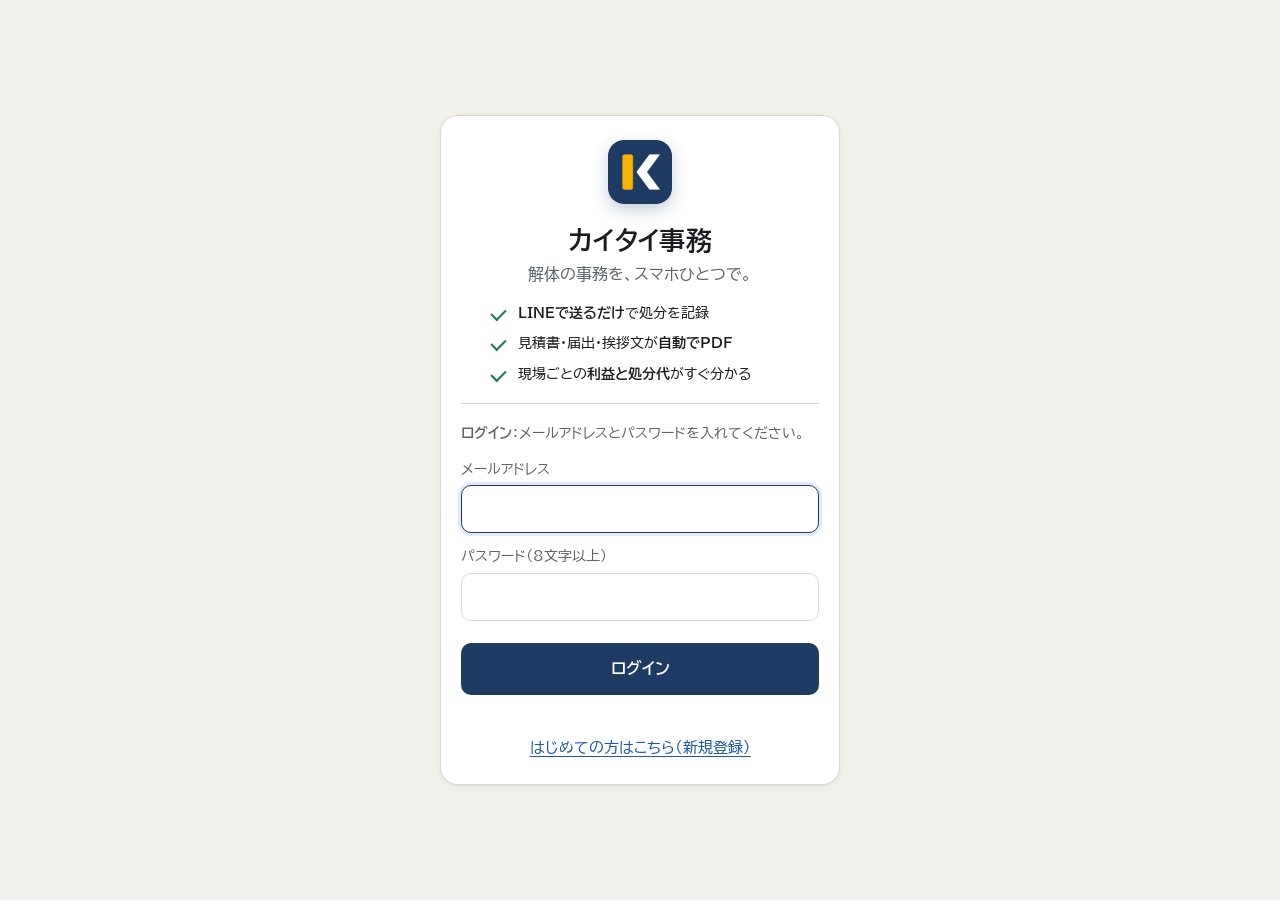
==== index.html @ cc9f0612 "入力を「押すだけ」に、仕上げをプロ品質に - 捨てた記録：現場・ゴミ・重さ・処分場・日付を下から出る画面でボタンを押して選ぶ   （前回の選び方とよく使う重さを覚える／t・kg切替／処分代の目安をその" ====
<!doctype html>
<html lang="ja">
<head>
<meta charset="utf-8">
<meta name="viewport" content="width=device-width, initial-scale=1">
<title>カイタイ事務 — 解体工事の見積・届出 自動作成</title>
<meta name="theme-color" content="#f2f0eb">
<meta name="description" content="解体工事の処分・お金・書類をスマホひとつで。">
<link rel="manifest" href="manifest.json">
<link rel="icon" href="icons/icon-192.png">
<link rel="apple-touch-icon" href="icons/apple-touch-icon.png">
<meta name="apple-mobile-web-app-capable" content="yes">
<meta name="mobile-web-app-capable" content="yes">
<meta name="apple-mobile-web-app-title" content="カイタイ事務">
<meta name="apple-mobile-web-app-status-bar-style" content="default">
<link rel="preconnect" href="https://fonts.googleapis.com">
<link rel="preconnect" href="https://fonts.gstatic.com" crossorigin>
<link rel="stylesheet" href="https://fonts.googleapis.com/css2?family=BIZ+UDPGothic:wght@400;700&display=swap">
<link rel="stylesheet" href="style.css">
</head>
<body>
<header class="topbar no-print">
  <div class="brand">カイタイ事務 <span class="tag">試作版</span> <span id="syncStatus" class="sync" hidden></span></div>
  <div class="case-switch">
    <label class="case-pick" for="caseSelect"><span>現場</span><select id="caseSelect" aria-label="現場を選ぶ"></select></label>
    <button id="newCase" class="btn small" title="新しい現場を作る">＋ 新しい現場</button>
  </div>
</header>

<nav class="mainnav no-print" id="mainNav" aria-label="メニュー">
  <button data-sec="home"><span class="ic"><svg viewBox="0 0 24 24" fill="none" stroke="currentColor" stroke-width="2" stroke-linecap="round" stroke-linejoin="round" aria-hidden="true"><path d="M3 10.5 12 3l9 7.5"/><path d="M5 9.5V20h5v-6h4v6h5V9.5"/></svg></span><span>ホーム</span></button>
  <button data-sec="line"><span class="ic"><svg viewBox="0 0 24 24" fill="none" stroke="currentColor" stroke-width="2" stroke-linecap="round" stroke-linejoin="round" aria-hidden="true"><path d="M4 5h16v11H9l-5 4z"/><path d="M8 9.5h8M8 12.5h5"/></svg></span><span>LINEの記録</span></button>
  <button data-sec="settings"><span class="ic"><svg viewBox="0 0 24 24" fill="none" stroke="currentColor" stroke-width="2" stroke-linecap="round" stroke-linejoin="round" aria-hidden="true"><circle cx="12" cy="12" r="3"/><path d="M19.4 15a1.7 1.7 0 0 0 .3 1.8l.1.1a2 2 0 1 1-2.8 2.8l-.1-.1a1.7 1.7 0 0 0-1.8-.3 1.7 1.7 0 0 0-1 1.5V21a2 2 0 1 1-4 0v-.1a1.7 1.7 0 0 0-1.1-1.5 1.7 1.7 0 0 0-1.8.3l-.1.1a2 2 0 1 1-2.8-2.8l.1-.1a1.7 1.7 0 0 0 .3-1.8 1.7 1.7 0 0 0-1.5-1H3a2 2 0 1 1 0-4h.1a1.7 1.7 0 0 0 1.5-1.1 1.7 1.7 0 0 0-.3-1.8l-.1-.1a2 2 0 1 1 2.8-2.8l.1.1a1.7 1.7 0 0 0 1.8.3H9a1.7 1.7 0 0 0 1-1.5V3a2 2 0 1 1 4 0v.1a1.7 1.7 0 0 0 1 1.5 1.7 1.7 0 0 0 1.8-.3l.1-.1a2 2 0 1 1 2.8 2.8l-.1.1a1.7 1.7 0 0 0-.3 1.8V9a1.7 1.7 0 0 0 1.5 1H21a2 2 0 1 1 0 4h-.1a1.7 1.7 0 0 0-1.5 1z"/></svg></span><span>設定</span></button>
</nav>
<nav class="tabs no-print" id="tabs">
  <button data-tab="home">ホーム</button>
  <button data-tab="linelog">LINEの記録</button>
  <button data-tab="input" class="active">① 案件入力</button>
  <button data-tab="schedule">② 期限・チェック</button>
  <button data-tab="estimate">③ 見積書</button>
  <button data-tab="profit">💰 利益チェック</button>
  <button data-tab="process">📅 工程表</button>
  <button data-tab="manifest">🚛 マニフェスト</button>
  <button data-tab="expense">⛽ 経費</button>
  <button data-tab="lease">🚜 リース</button>
  <button data-tab="recycle">④ リサイクル法 届出下書き</button>
  <button data-tab="greeting">⑤ 近隣挨拶文</button>
  <button data-tab="certificate">⑥ 取毀証明書</button>
  <button data-tab="settings">⚙ 会社・単価設定</button>
</nav>

<div id="loginOverlay" class="login" hidden>
  <form id="loginForm" class="login-card">
    <div class="login-hero">
      <div class="login-logo"><img src="icons/icon-192.png" alt="" width="56" height="56"></div>
      <h1>カイタイ事務</h1>
      <p class="tagline">解体の事務を、スマホひとつで。</p>
      <ul class="points">
        <li><b>LINEで送るだけ</b>で処分を記録</li>
        <li>見積書・届出・挨拶文が<b>自動でPDF</b></li>
        <li>現場ごとの<b>利益と処分代</b>がすぐ分かる</li>
      </ul>
    </div>
    <p class="hint"><b id="loginTitle">ログイン</b>：メールアドレスとパスワードを入れてください。</p>
    <p id="inviteNote" class="invite-note" hidden>会社への招待を受け取りました。登録（またはログイン）すると、その会社に参加します。</p>
    <label for="loginEmail">メールアドレス<input id="loginEmail" type="email" autocomplete="username" required></label>
    <label for="loginPassword">パスワード（8文字以上）<input id="loginPassword" type="password" autocomplete="current-password" required></label>
    <label id="loginPassword2Row" for="loginPassword2" hidden>パスワード（確認のためもう一度）<input id="loginPassword2" type="password" autocomplete="new-password"></label>
    <button id="loginSubmit" class="btn" type="submit">ログイン</button>
    <p id="loginError" class="login-error" role="alert"></p>
    <button type="button" id="loginToggle" class="link">はじめての方はこちら（新規登録）</button>
  </form>
</div>

<div id="companyOverlay" class="login" hidden>
  <div class="login-card">
    <h1>会社の設定</h1>
    <p class="hint">はじめに、会社を作るか、招待された会社に参加してください。</p>
    <form id="companyCreate">
      <label for="companyName">会社を作る（あなたが代表になります）<input id="companyName" placeholder="例：〇〇解体株式会社" maxlength="100"></label>
      <button class="btn" type="submit">会社を作る</button>
    </form>
    <hr>
    <form id="companyJoin">
      <label for="joinCode">招待リンクで参加する（代表の人から届いたリンクを貼り付け）<input id="joinCode" placeholder="https://…?invite=…"></label>
      <button class="btn ghost" type="submit">参加する</button>
    </form>
    <p id="companyError" class="login-error" role="alert"></p>
  </div>
</div>

<div id="toast" class="toast" role="status" hidden></div>
<!-- 捨てた記録（押すだけで入力） -->
<div id="recSheet" class="sheet-back" hidden>
  <form id="recForm" class="sheet rec" role="dialog" aria-label="捨てた記録" novalidate>
    <div class="sheet-head"><div class="sheet-title">捨てた記録</div><button type="button" class="x" data-close aria-label="閉じる"></button></div>
    <div id="recBody"></div>
    <div class="sheet-foot"><div id="recPreview" class="rec-preview"></div><button class="btn go big" type="submit" id="recSubmit">記録する</button></div>
  </form>
  <div id="recDone" class="sheet done-sheet" hidden>
    <div class="done-mark"><svg viewBox="0 0 52 52" aria-hidden="true"><circle cx="26" cy="26" r="24"/><path d="M15 27l7 7 15-16"/></svg></div>
    <div class="done-title">記録しました</div>
    <p id="recDoneText" class="done-text"></p>
    <div class="done-btns"><button type="button" class="btn go big" id="recAgain">続けて記録する</button><button type="button" class="btn ghost big" data-close>閉じる</button></div>
  </div>
</div>
<!-- 新しい現場（最低限だけ） -->
<div id="caseSheet" class="sheet-back" hidden>
  <form id="caseQuick" class="sheet" role="dialog" aria-label="新しい現場" novalidate>
    <div class="sheet-head"><div class="sheet-title">新しい現場</div><button type="button" class="x" data-close aria-label="閉じる"></button></div>
    <p class="hint">ここだけ入れれば始められます。ほかの情報は、あとから「情報」でいつでも入れられます。</p>
    <label>施主のお名前<span class="suffix-wrap"><input id="cqName" autocomplete="off" placeholder="例 山田"><span class="suffix">様邸</span></span></label>
    <label>現場の住所<input id="cqAddr" autocomplete="off" placeholder="例 大阪市住吉区〇〇1-2-3"></label>
    <div class="field"><div class="flabel">構造</div><div class="choice" id="cqStruct">
      <button type="button" data-v="wood" class="on">木造</button><button type="button" data-v="steel">鉄骨造</button><button type="button" data-v="rc">RC造</button></div></div>
    <label>延床面積（㎡）<input id="cqArea" type="number" min="0" step="0.01" inputmode="decimal" placeholder="例 99"><span class="sub">坪で分かるときは 坪×3.3 です（30坪 ≒ 99㎡）</span></label>
    <div class="two-col"><label>着工日<input id="cqStart" type="date"></label><label>完了予定<input id="cqEnd" type="date"></label></div>
    <button class="btn go big" type="submit">この現場を作る</button>
  </form>
</div>
<main>
  <div id="siteHead" class="sitehead no-print" hidden></div>
  <!-- ① 案件入力 -->
  <section id="tab-input" class="tab active no-print">
    <p class="hint">ここに入力するだけで、ほかのタブの書類が全部自動で作られます（入力内容はこの端末のブラウザに自動保存）。</p>
    <form id="caseForm" class="grid">
      <fieldset>
        <legend>施主（発注者）</legend>
        <label>氏名・社名<input name="clientName" placeholder="山田 太郎"></label>
        <label>住所<input name="clientAddress" placeholder="東京都〇〇区〇〇1-2-3"></label>
        <label>電話<input name="clientTel" placeholder="090-0000-0000"></label>
      </fieldset>
      <fieldset>
        <legend>解体する建物</legend>
        <label>工事場所（所在地）<input name="siteAddress" placeholder="東京都〇〇区〇〇4-5-6"></label>
        <label>構造
          <select name="structure">
            <option value="wood">木造</option>
            <option value="steel">鉄骨造</option>
            <option value="rc">RC造（鉄筋コンクリート）</option>
          </select>
        </label>
        <label>階数<input name="floors" type="number" min="1" value="2"></label>
        <label>延床面積（㎡）<input name="floorArea" type="number" min="0" step="0.01" placeholder="99.17"></label>
        <label>用途<input name="use" value="専用住宅"></label>
        <label>築年（任意）<input name="builtYear" placeholder="1985"></label>
      </fieldset>
      <fieldset>
        <legend>現場条件</legend>
        <label class="check"><input type="checkbox" name="noHeavy"> 重機が入れない（手壊し中心）</label>
        <label class="check"><input type="checkbox" name="narrowRoad"> 前面道路が狭い（小型車で搬出）</label>
        <label>残置物（㎥）<input name="debrisM3" type="number" min="0" step="0.5" value="0"></label>
        <label>ブロック塀（m）<input name="blockM" type="number" min="0" step="0.5" value="0"></label>
        <label>土間コンクリート（㎡）<input name="concreteM2" type="number" min="0" step="0.5" value="0"></label>
        <label>庭木（本）<input name="trees" type="number" min="0" value="0"></label>
      </fieldset>
      <fieldset>
        <legend>アスベスト</legend>
        <label>事前調査の結果
          <select name="asbestos">
            <option value="none">含有なし</option>
            <option value="level3">あり（レベル3：成形板など）</option>
            <option value="level12">あり（レベル1・2：吹付け・保温材など）</option>
            <option value="unknown">未調査</option>
          </select>
        </label>
        <label>除去する面積（㎡）<input name="asbestosM2" type="number" min="0" step="0.5" value="0"></label>
      </fieldset>
      <fieldset>
        <legend>工期</legend>
        <label>着工予定日<input name="startDate" type="date"></label>
        <label>完了予定日<input name="endDate" type="date"></label>
        <label>作業日数（空欄なら自動計算）<input name="workDays" type="number" min="1" placeholder="自動"></label>
        <label>見積番号<input name="estimateNo" placeholder="自動"></label>
      </fieldset>
      <fieldset>
        <legend>廃棄物の量の見込み（届出用・トン）</legend>
        <label>コンクリート塊<input name="wConcrete" type="number" min="0" step="0.1" value="0"></label>
        <label>木材<input name="wWood" type="number" min="0" step="0.1" value="0"></label>
        <label>アスファルト・コンクリート塊<input name="wAsphalt" type="number" min="0" step="0.1" value="0"></label>
        <label>混合廃棄物（届出対象外・原価計算用）<input name="wMixed" type="number" min="0" step="0.1" value="0"></label>
        <button type="button" id="autoWaste" class="btn ghost">目安を自動入力</button>
      </fieldset>
      <fieldset class="wide">
        <legend>メモ（見積書の備考に表示）</legend>
        <textarea name="notes" rows="3" placeholder="例：地中埋設物が出た場合は別途お見積りとなります。"></textarea>
      </fieldset>
    </form>
    <div class="danger-zone"><button id="deleteCase" class="btn ghost">この現場を削除する</button></div>
  </section>

  <!-- ② 期限 -->
  <section id="tab-schedule" class="tab no-print">
    <div id="scheduleOut"></div>
  </section>

  <!-- 書類系 -->
  <section id="tab-estimate" class="tab doc-tab"><div class="toolbar no-print"><button class="btn pdf" data-doc="見積書">PDFで保存・送る</button><button class="btn ghost print">印刷</button><span class="pdf-msg hint" role="status"></span></div><div class="paper" id="estimateOut"></div></section>
  <section id="tab-home" class="tab no-print"><div id="homeOut"></div></section>
  <section id="tab-linelog" class="tab no-print"><div id="lineLogOut"></div></section>
  <section id="tab-profit" class="tab no-print"><div id="profitOut"></div></section>
  <section id="tab-process" class="tab doc-tab"><div class="toolbar no-print"><button class="btn pdf" data-doc="工程表">PDFで保存・送る</button><button class="btn ghost print">印刷</button><span class="pdf-msg hint" role="status"></span><span class="warn">※ 建設リサイクル法の届出に添付する工程表や、施主への説明に使えます。</span></div><div class="paper" id="processOut"></div></section>
  <section id="tab-manifest" class="tab no-print">
    <div id="dispTop"></div>
    <button type="button" class="btn go big" id="qwOpen">＋ 捨てた記録をつける</button>
    <p class="sec-label">記録（新しい順）</p>
    <ul id="wasteLog" class="rows"></ul>
    <div id="manifestAlerts"></div>
    <details id="manifestDetail" class="card fold">
      <summary>マニフェストの詳しい入力（交付番号・業者・B2/D/E票の返送日）</summary>
    <p class="hint">ゴミの種類ごとに分かれています。返送された票の日付を入れると「済」になります。</p>
    <div id="manifestList"></div>
    <div class="rare">
      <label for="rareType">種類を選んで1枚追加（返送日などを細かく入れるとき）</label>
      <div class="rare-row"><select id="rareType"></select><button class="btn ghost" id="addRare">＋ 追加</button></div>
    </div>
    </details>
    <datalist id="carrierList"></datalist><datalist id="disposerList"></datalist>
    <details id="wasteStats" class="card fold">
      <summary>集計・請求・報告書（種類ごとの処分代、処分場ごとの請求、見込みと実績、交付等状況報告書）</summary>
    <div id="manifestCost"></div>
    <div id="siteInvoices"></div>
    <div id="manifestCompare"></div>
    <div id="manifestReport"></div>
    </details>
  </section>
  <section id="tab-expense" class="tab no-print">
    <h2>この案件の経費</h2>
    <p class="hint">消耗品・高速代・燃料費などを、使ったその日に入れておきます。日付と項目は次の入力に引き継がれます。</p>
    <form id="expenseForm" class="expform">
      <label>日付<input id="expDate" type="date" required></label>
      <label>項目<select id="expCat"></select></label>
      <label>金額（円）<input id="expAmount" type="number" min="0" inputmode="numeric" required placeholder="例 3200"></label>
      <label class="memo">メモ<input id="expMemo" placeholder="例 養生シート5枚、首都高 往復"></label>
      <button class="btn" type="submit">＋ 経費を追加</button>
    </form>
    <div id="expenseList"></div>
    <div id="expenseMonthly"></div>
  </section>
  <section id="tab-lease" class="tab no-print">
    <div id="leaseAlerts"></div>
    <h2>この案件のリース（重機・ダンプ）</h2>
    <p class="hint">決めた日数までは日割り、その日数を超えると自動で月極料金に切り替えて計算します。返した日が空欄の機械は「借りている途中」として今日までの日数で計算します。</p>
    <div class="rare">
      <label for="leasePreset">借りた機械を追加</label>
      <div class="rare-row"><select id="leasePreset"></select><button class="btn" id="addLease">＋ 追加</button></div>
    </div>
    <div id="leaseList"></div>
    <datalist id="companyList"></datalist>
    <div id="leaseTotal"></div>
  </section>
  <section id="tab-recycle" class="tab doc-tab"><div class="toolbar no-print"><button class="btn pdf" data-doc="リサイクル法届出下書き">PDFで保存・送る</button><button class="btn ghost print">印刷</button><span class="pdf-msg hint" role="status"></span><span class="warn">※ 提出は各自治体の正式様式（様式第一号）で行ってください。転記用の下書きです。</span></div><div class="paper" id="recycleOut"></div></section>
  <section id="tab-greeting" class="tab doc-tab"><div class="toolbar no-print"><button class="btn pdf" data-doc="近隣挨拶文">PDFで保存・送る</button><button class="btn ghost print">印刷</button><span class="pdf-msg hint" role="status"></span></div><div class="paper" id="greetingOut"></div></section>
  <section id="tab-certificate" class="tab doc-tab"><div class="toolbar no-print"><button class="btn pdf" data-doc="建物取毀証明書">PDFで保存・送る</button><button class="btn ghost print">印刷</button><span class="pdf-msg hint" role="status"></span><span class="warn">※ 施主が建物滅失登記（解体後1か月以内）に使います。</span></div><div class="paper" id="certificateOut"></div></section>

  <!-- 設定 -->
  <section id="tab-settings" class="tab no-print">
    <h2 class="set-title">設定</h2>
    <p class="hint set-hint">見出しを押すと開きます。</p>
    <fieldset id="companyBox" class="cloudbox" hidden>
      <legend>会社とメンバー</legend>
      <label for="companySwitch" class="inline" hidden>会社を切り替え <select id="companySwitch"></select></label>
      <label for="companyNameEdit">会社名<input id="companyNameEdit" maxlength="100"></label>
      <button type="button" id="companyRename" class="btn ghost small">会社名を変更</button>
      <p class="hint" style="margin-top:12px">この会社のデータを見られる人</p>
      <ul id="memberList" class="members"></ul>
      <div id="inviteArea">
        <button type="button" id="inviteMake" class="btn">＋ 招待リンクを作る</button>
        <div id="inviteUrlRow" class="rare-row" hidden><input id="inviteUrl" readonly><button type="button" id="inviteCopy" class="btn ghost">コピー</button></div>
      </div>
      <p id="companyMsg" class="hint" role="status"></p>
    </fieldset>
    <fieldset id="cloudBox" class="cloudbox" hidden>
      <legend>アカウント</legend>
      <p>ログイン中：<b id="cloudEmail"></b></p>
      <p class="hint">入力した内容は自動でネットに保存され、ほかの端末でも同じデータが見られます。</p>
      <button type="button" id="logoutBtn" class="btn ghost">ログアウト</button>
    </fieldset>
    <fieldset id="lineInBox" class="cloudbox" hidden>
      <legend>LINEで入力（運転手さん・社員）</legend>
      <p class="hint">公式LINEに「ヒラヤマ 住吉区 シバ 3t」のように送ると、その現場のマニフェストに自動で入ります。最初に一度だけ、LINEを会社と連携します。</p>
      <ol class="steps">
        <li>公式LINEを友だち追加：<a id="lineAddLink" href="#" target="_blank" rel="noopener"></a></li>
        <li>下のボタンで出る<b>6桁の連携番号</b>を、30分以内に公式LINEへ送る</li>
      </ol>
      <div class="toolbar">
        <button type="button" id="lineCodeSelf" class="btn">自分のLINEを連携する</button>
      </div>
      <div id="lineDriverArea" class="rare-row">
        <input id="lineDriverName" placeholder="運転手さんの名前（例：田中さん）" maxlength="40">
        <button type="button" id="lineCodeDriver" class="btn ghost">運転手さん用の連携番号を出す</button>
      </div>
      <div id="lineCodeOut" class="codebox" hidden></div>
      <p class="hint" style="margin-top:12px">連携しているLINE</p>
      <ul id="lineUserList" class="members"></ul>
      <p id="lineInMsg" class="hint" role="status"></p>
    </fieldset>
    <fieldset id="lineBox" class="cloudbox" hidden>
      <legend>毎朝のLINE通知</legend>
      <p class="hint">毎朝7時ごろ、月極が近いリース・マニフェストの期限・届出の期限など、注意があるときだけLINEに届きます。</p>
      <label for="lineToken">チャネルアクセストークン（LINE Developers の「Messaging API設定」で発行）
        <input id="lineToken" type="password" autocomplete="off" placeholder="貼り付けてください"></label>
      <label for="lineUserId">あなたのユーザーID（LINE Developers の「チャネル基本設定」の一番下。U から始まる文字）
        <input id="lineUserId" autocomplete="off" placeholder="U から始まる33文字"></label>
      <label class="check"><input type="checkbox" id="lineEnabled" checked> 毎朝の通知を送る</label>
      <div class="toolbar">
        <button type="button" id="lineSave" class="btn">保存</button>
        <button type="button" id="lineTest" class="btn ghost">テスト送信</button>
      </div>
      <p id="lineMsg" class="hint" role="status"></p>
    </fieldset>
    <form id="settingsForm" class="grid">
      <fieldset>
        <legend>自社情報</legend>
        <label>会社名<input name="name" placeholder="株式会社〇〇解体"></label>
        <label>代表者<input name="rep" placeholder="代表取締役 〇〇 〇〇"></label>
        <label>住所<input name="address"></label>
        <label>電話<input name="tel"></label>
        <label>許可・登録番号<input name="permit" placeholder="東京都知事 解体工事業登録（〇）第〇〇号"></label>
        <label>見積有効期限（日）<input name="validDays" type="number" value="30"></label>
      </fieldset>
      <fieldset>
        <legend>単価（税抜）</legend>
        <label>木造（円/坪）<input name="pWood" type="number"></label>
        <label>鉄骨造（円/坪）<input name="pSteel" type="number"></label>
        <label>RC造（円/坪）<input name="pRc" type="number"></label>
        <label>手壊し割増（％）<input name="pManual" type="number"></label>
        <label>狭小道路割増（％）<input name="pNarrow" type="number"></label>
        <label>残置物（円/㎥）<input name="pDebris" type="number"></label>
        <label>ブロック塀（円/m）<input name="pBlock" type="number"></label>
        <label>土間コンクリート（円/㎡）<input name="pConcrete" type="number"></label>
        <label>庭木（円/本）<input name="pTree" type="number"></label>
        <label>アスベスト レベル3（円/㎡）<input name="pAsb3" type="number"></label>
        <label>アスベスト レベル1・2（円/㎡）<input name="pAsb12" type="number"></label>
        <label>養生・足場（円/㎡・延床）<input name="pScaffold" type="number"></label>
        <label>諸経費（％）<input name="pOverhead" type="number"></label>
      </fieldset>
      <fieldset>
        <legend>マニフェスト</legend>
        <label>いつもの収集運搬業者<input name="defCarrier" placeholder="〇〇運輸（許可番号 〇〇〇）"></label>
        <label>いつもの処分業者<input name="defDisposer" placeholder="〇〇リサイクルセンター"></label>
        <div class="always"><div class="always-title">いつも出るゴミ（どの案件にも最初から欄を表示）</div><div id="alwaysTypes"></div></div>
      </fieldset>
      <fieldset>
        <legend>リースの機械（よく借りるもの）</legend>
        <p class="hint">ここに登録した機械は、リースタブで選ぶだけで単価が入ります。その月（区切り）に使った日数が「超えたら月極」の日数を超えると、その月は月極料金になります。</p>
        <label>月極の区切り方
          <select name="leaseMode">
            <option value="calendar">リース会社の締め日ごと（登録のない会社は末日締め）</option>
            <option value="anniv">借りた日から1か月ごと</option>
            <option value="days30">借りた日から30日ごと</option>
          </select>
        </label>
        <div class="always-title">リース会社と締め日</div>
        <div id="leaseCompanies"></div>
        <button type="button" class="btn ghost small" id="addCompany">＋ リース会社を追加</button>
        <div class="always-title" style="margin-top:12px">よく借りる機械</div>
        <div id="leasePresets"></div>
        <button type="button" class="btn ghost small" id="addPreset">＋ 機械を追加</button>
      </fieldset>
      <fieldset>
        <legend>処分単価（ゴミの種類ごと）</legend>
        <p class="hint">マニフェストの数量 × この単価で処分代を自動計算します。処分場ごとに違う場合は、マニフェスト1枚ごとに単価を変えられます。</p>
        <div id="dispPrices" class="disp-grid"></div>
      </fieldset>
      <fieldset class="wide">
        <legend>処分場ごとの単価</legend>
        <p class="hint">処分場によって単価が違う場合はここに登録します。マニフェストの「処分業者」にこの名前を選ぶと、その処分場の単価で処分代を計算し、その処分場の締め日で請求をまとめます（空欄の種類は標準の単価、登録のない処分場は末日締め）。</p>
        <div id="sites"></div>
        <button type="button" class="btn ghost small" id="addSite">＋ 処分場を追加</button>
        <div id="siteCompare"></div>
      </fieldset>
      <fieldset>
        <legend>原価（利益チェック用）</legend>
        <label>作業員の人工単価（円/人日）<input name="cLabor" type="number"></label>
        <label>作業員の人数（人）<input name="cWorkers" type="number"></label>
        <label>重機回送費（円/回・片道）<input name="cMove" type="number"></label>
        <label>重機損料・燃料（円/日）<input name="cMachine" type="number"></label>
        <label>ダンプ1台の積載量（t）<input name="cTruckLoad" type="number" step="0.5"></label>
        <label>ダンプ運搬費（円/台）<input name="cTruck" type="number"></label>
        <label>処分費 残置物（円/㎥）<input name="cDispDebris" type="number"></label>
        <label>ガードマン（円/人日）<input name="cGuard" type="number"></label>
        <label>アスベスト除去の外注原価率（％）<input name="cOutsource" type="number"></label>
        <label>鉄スクラップ買取（円/t）<input name="cScrap" type="number"></label>
        <label>目標粗利率（％）<input name="targetMargin" type="number"></label>
      </fieldset>
    </form>
    <fieldset>
      <legend>スマホのホーム画面に置く（アプリのように使う）</legend>
      <ol class="steps">
        <li><b>iPhone</b>：Safariでこのページを開き、下の共有ボタン（□に↑）→「ホーム画面に追加」</li>
        <li><b>Android</b>：Chromeで開き、右上の︙ →「ホーム画面に追加」</li>
      </ol>
      <p class="hint">ホーム画面のアイコンから開くと、アプリと同じように全画面で使えます。</p>
    </fieldset>
    <p class="hint">単価は初期値として一般的な相場の目安を入れています。必ず自社の単価に書き換えてください。</p>
    <p><button id="exportBtn" class="btn ghost">データを書き出し（バックアップ）</button>
       <label class="btn ghost">データを読み込み<input id="importFile" type="file" accept="application/json" hidden></label></p>
    <div class="danger-zone"><button id="resetAll" class="btn ghost">すべてのデータを消して最初の状態に戻す</button></div>
  </section>
</main>

<script src="vendor/supabase-2.45.4.js"></script>
<script src="config.js"></script>
<script src="core.js"></script>
<script src="app.js"></script>
<script src="cloud.js"></script>
<script src="pdf.js"></script>
</body>
</html>
---- style.css ----
/* =====================================================================
   カイタイ事務 — 見た目（作り直し版）
   方針：外でもスマホで読める／押す所がひと目でわかる／色は意味のある所だけ
   ===================================================================== */

/* ---------- 色・文字・角丸（ここを変えれば全体が変わる） ---------- */
:root {
  --bg: #f2f0eb;          /* 紙のような背景 */
  --panel: #ffffff;       /* カード */
  --soft: #ebe8e1;        /* 薄い面（選択中でない部分など） */
  --line: #ddd8ce;        /* 区切り線 */
  --ink: #1a1c20;         /* 文字 */
  --muted: #5e636b;       /* 補足の文字 */
  --brand: #1d3b63;       /* 作業着ネイビー：基本のボタン・選択中 */
  --brand-ink: #ffffff;
  --brand-soft: #e3eaf4;
  --link: #1d5aa6;
  --go: #f6b400;          /* 安全イエロー：いちばん大事な「記録する」 */
  --go-ink: #1a1c20;
  --ok: #1f7a46;  --ok-soft: #e2f1e8;
  --warn: #9a5a00; --warn-soft: #fff1cc; --warn-line: #e9a800;
  --bad: #c0322a; --bad-soft: #fde9e7;
  --line-green: #06c755;
  --radius: 14px; --radius-s: 10px;
  --shadow: 0 1px 2px rgba(20, 24, 30, .06), 0 2px 8px rgba(20, 24, 30, .04);
  --font: "BIZ UDPGothic", "Hiragino Sans", "Hiragino Kaku Gothic ProN", "Noto Sans JP", "Yu Gothic", Meiryo, sans-serif;
  color-scheme: light;
}
@media (prefers-color-scheme: dark) {
  :root:not([data-theme="light"]) {
    --bg: #121417; --panel: #1b1e22; --soft: #262a30; --line: #30353c;
    --ink: #eceef0; --muted: #a3a9b1;
    --brand: #4b7fc4; --brand-ink: #fff; --brand-soft: #1f2c3d; --link: #8db8ef;
    --ok: #5cc48a; --ok-soft: #173325; --warn: #f0b84a; --warn-soft: #3a2e12; --warn-line: #c98f12;
    --bad: #ff7b70; --bad-soft: #3d1c1a;
    --shadow: none; color-scheme: dark;
  }
}
:root[data-theme="dark"] {
  --bg: #121417; --panel: #1b1e22; --soft: #262a30; --line: #30353c;
  --ink: #eceef0; --muted: #a3a9b1;
  --brand: #4b7fc4; --brand-ink: #fff; --brand-soft: #1f2c3d; --link: #8db8ef;
  --ok: #5cc48a; --ok-soft: #173325; --warn: #f0b84a; --warn-soft: #3a2e12; --warn-line: #c98f12;
  --bad: #ff7b70; --bad-soft: #3d1c1a;
  --shadow: none; color-scheme: dark;
}

/* ---------- 土台 ---------- */
* { box-sizing: border-box; }
[hidden] { display: none !important; }
html { -webkit-text-size-adjust: 100%; }
body {
  margin: 0; background: var(--bg); color: var(--ink);
  font-family: var(--font); font-size: 16px; line-height: 1.6;
  font-feature-settings: "palt" 0; -webkit-font-smoothing: antialiased;
}
main { padding: 16px; max-width: 720px; margin: 0 auto; }
h1, h2, h3 { line-height: 1.35; letter-spacing: .01em; }
h2 { font-size: 19px; margin: 26px 0 10px; }
h2:first-child { margin-top: 4px; }
b, strong { font-weight: 700; }
.tab { display: none; } .tab.active { display: block; }
.num, .r-num, .big, .v { font-variant-numeric: tabular-nums; }
:focus-visible { outline: 3px solid var(--go); outline-offset: 2px; }

/* ---------- 上の帯 ---------- */
.topbar {
  display: flex; align-items: center; justify-content: space-between; gap: 8px;
  padding: 10px 16px; padding-top: max(10px, env(safe-area-inset-top, 0px));
  background: var(--bg); color: var(--ink);
}
.brand { font-weight: 700; font-size: 15px; letter-spacing: .06em; display: flex; align-items: center; gap: 8px; }
.brand::before { content: ""; width: 10px; height: 18px; border-radius: 3px; background: var(--go); box-shadow: 4px 0 0 var(--brand); margin-right: 6px; }
.tag { font-size: 11px; font-weight: 700; letter-spacing: 0; color: var(--muted); border: 1px solid var(--line); padding: 1px 7px; border-radius: 999px; }
.sync { font-size: 12px; font-weight: 400; letter-spacing: 0; color: var(--muted); }
.sync.err { color: var(--bad); } .sync.busy { color: var(--warn); }
.case-switch, .tabs { display: none !important; } /* 旧メニュー（中の仕組みでだけ使う） */

/* ---------- 下のメニュー ---------- */
.mainnav {
  position: fixed; left: 0; right: 0; bottom: 0; z-index: 30; display: flex;
  background: var(--panel); border-top: 1px solid var(--line);
  padding: 0 max(8px, env(safe-area-inset-right, 0px)) env(safe-area-inset-bottom, 0px) max(8px, env(safe-area-inset-left, 0px));
}
.mainnav button {
  flex: 1; border: 0; background: none; cursor: pointer; font: inherit; color: var(--muted);
  display: flex; flex-direction: column; align-items: center; justify-content: center; gap: 3px;
  min-height: 62px; padding: 8px 2px 6px; font-size: 12px; position: relative;
}
.mainnav button span:last-child { white-space: nowrap; }
.mainnav .ic { width: 26px; height: 26px; display: grid; place-items: center; }
.mainnav .ic svg { width: 24px; height: 24px; }
.mainnav button.active { color: var(--brand); font-weight: 700; }
.mainnav button.active::before { content: ""; position: absolute; top: 0; left: 28%; right: 28%; height: 3px; border-radius: 0 0 3px 3px; background: var(--brand); }
:root[data-theme="dark"] .mainnav button.active, :root[data-theme="dark"] .back { color: var(--link); }
@media (prefers-color-scheme: dark) { :root:not([data-theme="light"]) .mainnav button.active, :root:not([data-theme="light"]) .back { color: var(--link); } }
body { padding-bottom: calc(76px + env(safe-area-inset-bottom, 0px)); }

/* ---------- 文字 ---------- */
.hint { color: var(--muted); margin: 0 0 12px; font-size: 14px; line-height: 1.7; }
.warn, .warnline { color: var(--warn); font-size: 14px; }
.sub, .mut { color: var(--muted); font-weight: 400; }
.sub { font-size: 13px; }
.empty { color: var(--muted); }
.neg, td.over { color: var(--bad); }
.best, .tipline, td.minus { color: var(--ok); }
.monthline { color: var(--link); }
.legal { font-size: 12px; font-weight: 400; color: var(--muted); }
.flex1 { flex: 1; }

/* ---------- 入力 ---------- */
label { display: block; font-size: 14px; color: var(--muted); margin: 12px 0; }
label.check { display: flex; align-items: center; gap: 10px; color: var(--ink); font-size: 15px; margin: 8px 0; }
input, select, textarea {
  width: 100%; min-height: 48px; padding: 10px 12px; margin-top: 5px;
  border: 1.5px solid var(--line); border-radius: var(--radius-s);
  font: inherit; font-size: 16px; color: var(--ink); background: var(--panel);
  transition: border-color .12s, box-shadow .12s;
}
textarea { min-height: 96px; line-height: 1.6; }
input:focus, select:focus, textarea:focus { outline: none; border-color: var(--brand); box-shadow: 0 0 0 3px var(--brand-soft); }
input::placeholder, textarea::placeholder { color: #a39e94; }
input[type=checkbox], input[type=radio] { width: 22px; height: 22px; min-height: 0; margin: 0; accent-color: var(--brand); flex: none; }
input[type=file] { min-height: 0; }
select { appearance: none; -webkit-appearance: none; padding-right: 36px;
  background-image: linear-gradient(45deg, transparent 50%, var(--muted) 50%), linear-gradient(135deg, var(--muted) 50%, transparent 50%);
  background-position: calc(100% - 18px) 52%, calc(100% - 12px) 52%; background-size: 6px 6px; background-repeat: no-repeat; }
label.inline { display: flex; align-items: center; gap: 10px; color: var(--ink); max-width: 100%; }
label.inline select { width: auto; min-width: 0; margin: 0; }

.grid { display: grid; grid-template-columns: repeat(auto-fit, minmax(300px, 1fr)); gap: 14px; }
fieldset { min-width: 0; background: var(--panel); border: 1px solid var(--line); border-radius: var(--radius); padding: 6px 16px 14px; margin: 0; box-shadow: var(--shadow); }
fieldset.wide { grid-column: 1 / -1; }
legend { font-weight: 700; font-size: 16px; padding: 0 6px; color: var(--ink); }
#tab-input form.grid { display: grid; grid-template-columns: 1fr; }
#tab-input fieldset { padding-top: 14px; }
#tab-input legend { float: left; width: 100%; padding: 0 0 2px; font-size: 17px; }
#tab-input legend + * { clear: both; }

/* ---------- ボタン ---------- */
.btn {
  display: inline-flex; align-items: center; justify-content: center; gap: 6px;
  min-height: 44px; padding: 10px 18px; border: 0; border-radius: var(--radius-s);
  background: var(--brand); color: var(--brand-ink);
  font: inherit; font-size: 15px; font-weight: 700; cursor: pointer; text-decoration: none;
  transition: transform .06s, filter .12s;
}
.btn:active { transform: scale(.98); filter: brightness(.95); }
.btn:disabled { opacity: .45; cursor: default; }
.btn.ghost { background: var(--panel); color: var(--ink); border: 1.5px solid var(--line); font-weight: 700; }
.btn.small { min-height: 36px; padding: 6px 12px; font-size: 14px; }
.btn.big, .btn.wide { width: 100%; min-height: 56px; padding: 14px; font-size: 17px; border-radius: var(--radius); }

.link { background: none; border: 0; padding: 0; color: var(--link); text-decoration: underline; text-underline-offset: 3px; cursor: pointer; font: inherit; font-size: 15px; }
.toolbar { display: flex; gap: 10px; align-items: center; flex-wrap: wrap; margin-bottom: 14px; }
.toolbar .warn { flex-basis: 100%; }
.pdf-msg { margin: 0; font-size: 13px; }
.danger-zone { margin-top: 24px; padding-top: 16px; border-top: 1px dashed var(--line); }
.danger-zone .btn { color: var(--bad); border-color: var(--bad-soft); width: 100%; }

/* ---------- 共通の部品 ---------- */
.card { background: var(--panel); border: 1px solid var(--line); border-radius: var(--radius); padding: 16px; margin-bottom: 14px; box-shadow: var(--shadow); }
.card-title { margin: 0 0 10px; font-size: 17px; }
.fold > summary { cursor: pointer; font-weight: 700; font-size: 16px; list-style: none; display: flex; justify-content: space-between; align-items: center; gap: 12px; }
.fold > summary::-webkit-details-marker { display: none; }
.fold > summary::after { content: ""; flex: none; width: 9px; height: 9px; border-right: 2px solid var(--muted); border-bottom: 2px solid var(--muted); transform: rotate(45deg); margin: -4px 4px 0 0; transition: transform .15s; }
.fold[open] > summary::after { transform: rotate(-135deg); margin-top: 4px; }
.fold[open] > summary { margin-bottom: 12px; }
.chip { display: inline-block; font-size: 12px; font-weight: 700; padding: 3px 9px; border-radius: 999px; background: var(--soft); color: var(--muted); white-space: nowrap; }
.chip.done { background: var(--ok-soft); color: var(--ok); }
.chip.soon { background: var(--warn-soft); color: var(--warn); }
.chip.late { background: var(--bad-soft); color: var(--bad); }
.chip.line { background: var(--line-green); color: #fff; }
.badge { font-size: 12px; font-weight: 700; padding: 2px 9px; border-radius: 999px; background: var(--soft); color: var(--muted); margin-left: 6px; }
.badge.late { background: var(--bad-soft); color: var(--bad); }
.badge.soon { background: var(--warn-soft); color: var(--warn); }
.tag2, .billtag { display: inline-block; font-size: 11px; font-weight: 400; padding: 1px 7px; border-radius: 6px; border: 1px solid var(--line); color: var(--muted); }
.billtag { margin-left: 6px; }
.toast {
  position: fixed; left: 50%; transform: translateX(-50%); z-index: 60;
  bottom: calc(90px + env(safe-area-inset-bottom, 0px)); max-width: calc(100% - 32px);
  background: #1a1c20; color: #fff; padding: 12px 18px; border-radius: 12px;
  font-size: 15px; box-shadow: 0 8px 24px rgba(0,0,0,.25);
}
.callout { background: var(--panel); border: 1px solid var(--line); border-left: 5px solid var(--brand); border-radius: var(--radius-s); padding: 12px 14px; margin-bottom: 14px; line-height: 1.7; }
.callout.bad { border-color: var(--bad-soft); border-left-color: var(--bad); background: var(--bad-soft); }
.alertbox { background: var(--panel); border: 1px solid var(--line); border-left: 5px solid var(--ok); border-radius: var(--radius-s); padding: 12px 14px; margin: 14px 0; }
.alertbox.mid { border-left-color: var(--warn-line); } .alertbox.bad { border-left-color: var(--bad); }
.alertbox ul { margin: 6px 0 0; padding-left: 20px; line-height: 1.8; font-size: 14px; }
.facts { display: flex; flex-wrap: wrap; gap: 6px 18px; margin-bottom: 14px; color: var(--muted); font-size: 14px; }
.facts b { color: var(--ink); }

/* ---------- ホーム ---------- */
.h-date { font-size: 28px; font-weight: 700; margin: 6px 0 2px; letter-spacing: .02em; }
.h-sub { color: var(--muted); margin: 0 0 18px; font-size: 15px; }
.alert-pill {
  width: 100%; display: flex; justify-content: space-between; align-items: center; gap: 10px;
  border: 1.5px solid var(--warn-line); background: var(--warn-soft); color: var(--warn);
  border-radius: var(--radius); padding: 14px 16px; font: inherit; font-size: 16px; font-weight: 700; cursor: pointer; margin-bottom: 8px; text-align: left;
}
.alert-list { background: var(--panel); border: 1px solid var(--line); border-radius: var(--radius); margin: 0 0 16px; padding: 12px 16px 12px 32px; line-height: 1.75; font-size: 15px; }
.ok-line { display: flex; align-items: center; gap: 8px; color: var(--ok); font-weight: 700; margin: 0 0 16px; background: var(--ok-soft); padding: 12px 16px; border-radius: var(--radius); }
.sec-label { font-size: 13px; font-weight: 700; letter-spacing: .08em; color: var(--muted); margin: 22px 0 8px 4px; }

/* 一覧（現場・記録・選択） */
.rows, .plist { list-style: none; margin: 0 0 14px; padding: 0; background: var(--panel); border: 1px solid var(--line); border-radius: var(--radius); overflow: hidden; box-shadow: var(--shadow); }
.rows > li, .plist li { border-bottom: 1px solid var(--line); }
.rows > li:last-child, .plist li:last-child { border-bottom: 0; }
.row { width: 100%; display: flex; align-items: center; gap: 12px; min-height: 68px; padding: 14px 16px; border: 0; background: none; color: var(--ink); font: inherit; text-align: left; cursor: pointer; }
.row:active { background: var(--soft); }
.dot { width: 12px; height: 12px; border-radius: 50%; background: #b9b3a8; flex: none; }
.dot.live { background: var(--ok); box-shadow: 0 0 0 4px var(--ok-soft); }
.dot.done { background: var(--soft); border: 2px solid var(--line); }
.r-main { flex: 1; min-width: 0; display: grid; gap: 4px; }
.r-title { font-size: 17px; font-weight: 700; display: flex; align-items: center; gap: 8px; flex-wrap: wrap; }
.r-sub { font-size: 13px; color: var(--muted); }
.r-num { text-align: right; display: grid; gap: 2px; }
.r-num b { font-size: 18px; }
.chev { width: 9px; height: 9px; flex: none; border-right: 2px solid #b5afa4; border-top: 2px solid #b5afa4; transform: rotate(45deg); font-size: 0; margin-left: 2px; }
.empty-row { padding: 18px 16px; color: var(--muted); font-size: 15px; line-height: 1.7; }
.line-t { color: var(--line-green); font-weight: 700; }
.wchip { display: inline-block; padding: 3px 11px; border-radius: 7px; font-size: 13px; font-weight: 700; color: #fff; background: var(--wc); letter-spacing: .02em; }
.fixrow { padding: 0 16px 14px; display: flex; gap: 8px; flex-wrap: wrap; align-items: center; }

/* 右下の「＋ 記録する」 */
.fab {
  position: fixed; z-index: 25; right: max(16px, env(safe-area-inset-right, 0px)); bottom: calc(90px + env(safe-area-inset-bottom, 0px));
  border: 0; background: var(--go); color: var(--go-ink); border-radius: 16px; padding: 16px 22px;
  font: inherit; font-size: 17px; font-weight: 700; cursor: pointer;
  box-shadow: 0 2px 0 rgba(0,0,0,.15), 0 8px 20px rgba(0,0,0,.18);
}
.fab:active { transform: translateY(1px); }

/* ---------- 現場の見出し ---------- */
.sitehead { margin-bottom: 8px; }
.back { display: inline-flex; align-items: center; gap: 6px; border: 0; background: none; color: var(--brand); font: inherit; font-size: 15px; font-weight: 700; padding: 6px 0; cursor: pointer; }
.site-name { font-size: 26px; margin: 4px 0 2px; }
.site-sub { color: var(--muted); margin: 0 0 14px; font-size: 14px; }
.seg4 { display: grid; grid-template-columns: repeat(4, 1fr); gap: 4px; background: var(--soft); border-radius: 12px; padding: 4px; margin-bottom: 12px; }
.seg4 button { border: 0; background: none; color: var(--muted); font: inherit; font-size: 15px; font-weight: 700; min-height: 44px; border-radius: 9px; cursor: pointer; }
.seg4 button.on { background: var(--brand); color: var(--brand-ink); }
.chips-row { display: flex; gap: 8px; flex-wrap: wrap; padding: 2px 0 12px; }
.chips-row button { border: 1.5px solid var(--line); background: var(--panel); color: var(--ink); font: inherit; font-size: 14px; min-height: 38px; padding: 6px 14px; border-radius: 999px; cursor: pointer; }
.chips-row button.on { background: var(--brand-soft); border-color: var(--brand); color: var(--brand); font-weight: 700; }
:root[data-theme="dark"] .chips-row button.on { color: var(--link); }
@media (prefers-color-scheme: dark) { :root:not([data-theme="light"]) .chips-row button.on { color: var(--link); } }

/* ---------- 処分 ---------- */
.total-card { display: flex; justify-content: space-between; align-items: flex-end; gap: 12px; background: var(--brand); color: var(--brand-ink); border-radius: var(--radius); padding: 18px; }
.total-card .lab { font-size: 13px; opacity: .8; }
.total-card .big { font-size: 32px; font-weight: 700; line-height: 1.2; }
.total-card .r { text-align: right; }
.link.more { display: block; margin: 10px 4px 16px auto; font-size: 14px; }
#qwOpen { margin: 0 0 6px; }
.disptop { margin-bottom: 4px; }
.dt-head { display: flex; align-items: center; justify-content: space-between; gap: 8px; flex-wrap: wrap; margin-bottom: 8px; }
.dt-head h2 { margin: 0; font-size: 18px; }
.seg { display: inline-flex; background: var(--soft); border-radius: 10px; padding: 3px; gap: 2px; flex-wrap: wrap; }
.seg button { border: 0; background: none; color: var(--muted); min-height: 36px; padding: 6px 12px; font: inherit; font-size: 13px; font-weight: 700; border-radius: 8px; cursor: pointer; }
.seg button.on { background: var(--panel); color: var(--ink); box-shadow: var(--shadow); }
.dt-kpis { display: grid; grid-template-columns: repeat(3, 1fr); gap: 8px; margin: 12px 0; }
.dt-kpis > div { background: var(--panel); border: 1px solid var(--line); border-radius: var(--radius-s); padding: 10px; display: grid; gap: 2px; min-width: 0; }
.dt-kpis span { font-size: 12px; color: var(--muted); }
.dt-kpis b { font-size: 22px; font-variant-numeric: tabular-nums; line-height: 1.2; overflow-wrap: anywhere; }
.dt-kpis small { font-size: 13px; font-weight: 400; margin: 0 2px; }
.dt-rows { list-style: none; margin: 0; padding: 14px 16px; display: grid; gap: 14px; background: var(--panel); border: 1px solid var(--line); border-radius: var(--radius); }
.dt-line { display: flex; justify-content: space-between; gap: 8px; align-items: baseline; flex-wrap: wrap; }
.dt-name { font-weight: 700; font-size: 15px; }
.dt-num { font-size: 15px; font-variant-numeric: tabular-nums; }
.dt-num b { font-size: 18px; }
.dt-sub { font-size: 12px; color: var(--muted); margin-top: 3px; }
.bar { height: 10px; background: var(--soft); border-radius: 6px; overflow: hidden; margin-top: 6px; }
.bar i { display: block; height: 100%; background: var(--brand); border-radius: 6px; }
.bar.over i { background: var(--bad); }

/* マニフェストの詳しい入力 */
#tab-manifest h2 { margin: 22px 0 8px; font-size: 18px; }
.mgroup { border: 1px solid var(--line); border-radius: var(--radius); padding: 12px 14px; margin-bottom: 14px; background: var(--panel); }
.ghead { display: grid; grid-template-columns: 1fr auto; gap: 4px 10px; align-items: center; margin-bottom: 8px; }
.ghead .gname { grid-column: 1; } .ghead .btn { grid-column: 2; grid-row: 1; } .ghead .gsum { grid-column: 1 / -1; }
.gname { font-weight: 700; font-size: 17px; }
.gsum { color: var(--muted); font-size: 14px; }
.gsum b { color: var(--ink); }
.mcard { background: var(--bg); border: 1px solid var(--line); border-radius: var(--radius-s); padding: 10px 12px; margin-bottom: 10px; }
.mcard.flash { outline: 3px solid var(--go); }
.mhead { display: flex; align-items: center; gap: 8px; flex-wrap: wrap; }
.mhead .chips { display: flex; gap: 6px; flex-wrap: wrap; flex: 1 1 100%; order: 4; min-width: 0; }
.mgrid { display: grid; grid-template-columns: repeat(auto-fit, minmax(150px, 1fr)); gap: 0 10px; }
.mgrid label { margin: 8px 0; }
.mcost { font-size: 13px; color: var(--muted); min-width: 0; }
.mcost b { color: var(--ink); }
.small-pad { margin: 2px 0; font-size: 14px; }
.rare { border: 1.5px dashed var(--line); border-radius: var(--radius-s); padding: 12px; margin-bottom: 10px; }
.rare label { margin: 0 0 6px; color: var(--ink); font-weight: 700; }
.rare-row { display: flex; gap: 8px; flex-wrap: wrap; }
.rare-row select { flex: 1; min-width: 0; margin-top: 0; }
.always { margin-top: 10px; }
.always-title { font-size: 14px; color: var(--muted); font-weight: 700; }

/* ---------- お金（利益・経費・リース） ---------- */
.kpis { display: grid; grid-template-columns: repeat(auto-fit, minmax(150px, 1fr)); gap: 10px; margin-bottom: 14px; }
.kpi { background: var(--panel); border: 1px solid var(--line); border-radius: var(--radius); padding: 14px 16px; box-shadow: var(--shadow); }
.kpi .k { color: var(--muted); font-size: 13px; }
.kpi .v { font-size: 26px; font-weight: 700; margin: 2px 0; line-height: 1.25; }
.kpi.good { border: 2px solid var(--ok); } .kpi.good .v { color: var(--ok); }
.kpi.mid { border: 2px solid var(--warn-line); }
.kpi.bad { border: 2px solid var(--bad); background: var(--bad-soft); } .kpi.bad .v { color: var(--bad); }
.kpis.compact .v { font-size: 20px; }
.kpis.compact .kpi:last-child { grid-column: 1 / -1; }
.sumlist { background: var(--panel); border: 1px solid var(--line); border-radius: var(--radius); margin-bottom: 14px; overflow: hidden; }
.sumlist > div { display: flex; justify-content: space-between; padding: 12px 16px; border-bottom: 1px solid var(--line); font-size: 15px; }
.sumlist > div:last-child { border-bottom: 0; }
.sumlist b { font-variant-numeric: tabular-nums; }
.sumlist .total { background: var(--soft); font-weight: 700; }
.sumlist .total b { font-size: 19px; }
.expform { display: grid; grid-template-columns: 1fr 1fr; gap: 0 12px; align-items: end; background: var(--panel); border: 1px solid var(--line); border-radius: var(--radius); padding: 4px 16px 16px; margin-bottom: 14px; }
.expform .btn { grid-column: 1 / -1; min-height: 50px; }
#tab-expense h2, #tab-lease h2 { margin: 26px 0 10px; font-size: 19px; }
#tab-expense h2:first-child, #tab-lease h2:first-child { margin-top: 4px; }
.lcalc { background: var(--bg); border-radius: var(--radius-s); padding: 10px 12px; margin: 10px 0 4px; display: grid; gap: 6px; }
.lsum { display: flex; flex-wrap: wrap; gap: 4px 18px; }
.lsum b { font-size: 19px; font-variant-numeric: tabular-nums; }
.lbar { height: 10px; background: var(--soft); border-radius: 6px; overflow: hidden; }
.lbar div { height: 100%; background: var(--warn-line); }
.lbar div.m { background: var(--ok); }
.forecast { border: 1.5px dashed var(--line); border-radius: var(--radius-s); padding: 10px 12px; font-size: 14px; }
.thlabel { color: var(--ink); font-weight: 700; }

/* 表（パソコン） */
.table-wrap { overflow-x: auto; }
.table-wrap + .hint { margin-top: 12px; }
table.cost { width: 100%; border-collapse: collapse; background: var(--panel); font-size: 15px; border-radius: var(--radius); overflow: hidden; }
table.cost th, table.cost td { border-bottom: 1px solid var(--line); padding: 10px 12px; text-align: left; }
table.cost thead th { font-size: 13px; color: var(--muted); font-weight: 700; background: var(--soft); }
table.cost th.num, table.cost td.num { text-align: right; white-space: nowrap; font-variant-numeric: tabular-nums; }
table.cost tfoot th, table.cost tfoot td { background: var(--soft); font-weight: 700; border-bottom: 0; }
table.cost.wide { min-width: 560px; }
table.cost.wide td, table.cost.wide th { white-space: nowrap; }
table.cost.mini { font-size: 14px; }
table.cost.mini th, table.cost.mini td { padding: 7px 10px; }
td.cheap { color: var(--ok); font-weight: 700; background: var(--ok-soft); }

/* 表（スマホ）：1行＝1枚のカード */
@media (max-width: 600px) {
  .table-wrap { overflow: visible; }
  table.cost, table.cost.wide { min-width: 0; border: 1px solid var(--line); }
  table.cost thead { display: none; }
  table.cost, table.cost tbody, table.cost tfoot, table.cost tr { display: block; width: auto; }
  table.cost tr { padding: 12px 16px; border-bottom: 1px solid var(--line); }
  table.cost tr:last-child { border-bottom: 0; }
  table.cost td, table.cost th, table.cost.wide td, table.cost.wide th { display: flex; justify-content: space-between; align-items: baseline; gap: 12px; padding: 3px 0; border: 0; text-align: right; white-space: normal; font-size: 15px; background: none; }
  table.cost td::before, table.cost th::before { content: attr(data-label); color: var(--muted); font-size: 13px; text-align: left; font-weight: 400; flex: none; max-width: 55%; }
  table.cost tr > :first-child { display: block; text-align: left; font-weight: 700; font-size: 16px; padding-bottom: 4px; }
  table.cost tr > :first-child::before, table.cost td[data-label=""]::before { content: none; }
  table.cost td:empty { display: none; }
  table.cost tfoot { background: var(--soft); }
  table.cost tr:has(> :nth-child(2):last-child) { display: flex; justify-content: space-between; align-items: baseline; gap: 12px; }
  table.cost tr:has(> :nth-child(2):last-child) > :last-child::before { content: none; }
  table.cost tr:has(> :nth-child(2):last-child) > :first-child { padding-bottom: 0; font-size: 15px; }
}

/* ---------- 期限・チェック ---------- */
.deadline { background: var(--panel); border: 1px solid var(--line); border-left: 5px solid var(--line); border-radius: var(--radius-s); padding: 12px 14px; margin-bottom: 10px; }
.deadline.need { border-left-color: var(--warn-line); }
.deadline.ok { border-left-color: var(--ok); }
.deadline .when { font-weight: 700; }
.deadline .sub { margin-top: 4px; }

/* ---------- 設定 ---------- */
.set-title { margin: 6px 0 2px; font-size: 26px; }
.set-hint { margin: 0 0 14px; }
#tab-settings .grid { display: block; }
#tab-settings fieldset.fold-fs { display: block; margin: 0 0 10px; padding: 0; border: 1px solid var(--line); border-radius: var(--radius); background: var(--panel); overflow: hidden; box-shadow: var(--shadow); }
#tab-settings fieldset.fold-fs > legend { float: left; width: 100%; margin: 0; padding: 18px 16px; min-height: 60px; font-size: 16px; font-weight: 700; cursor: pointer; display: flex; justify-content: space-between; align-items: center; }
#tab-settings fieldset.fold-fs > legend::after { content: ""; width: 9px; height: 9px; border-right: 2px solid var(--muted); border-bottom: 2px solid var(--muted); transform: rotate(-135deg); margin-top: 4px; transition: transform .15s; }
#tab-settings fieldset.fold-fs.closed > legend::after { transform: rotate(45deg); margin-top: -4px; }
#tab-settings fieldset.fold-fs > :not(legend) { margin-left: 16px; margin-right: 16px; }
#tab-settings fieldset.fold-fs > legend + * { clear: both; }
#tab-settings fieldset.fold-fs > :last-child { margin-bottom: 16px; }
#tab-settings fieldset.fold-fs.closed > :not(legend) { display: none !important; }
.cloudbox { margin: 12px 0; }
.disp-grid { display: grid; grid-template-columns: repeat(auto-fit, minmax(150px, 1fr)); gap: 0 12px; }
.preset, .company { display: grid; grid-template-columns: 1fr 1fr; gap: 0 10px; align-items: end; border-bottom: 1px solid var(--line); padding-bottom: 10px; margin-bottom: 6px; }
.preset .pname, .company .pname { grid-column: 1 / -1; }
.preset .btn, .company .btn { margin-bottom: 12px; }
.site { border: 1px solid var(--line); border-radius: var(--radius-s); padding: 8px 12px; margin-bottom: 10px; background: var(--bg); }
.site-head { display: flex; gap: 8px; align-items: end; flex-wrap: wrap; }
.site-head .pname { flex: 1 1 100%; margin: 6px 0; }
.site-head label:not(.pname) { margin: 6px 0; flex: 1; }
.site-head .btn { margin-bottom: 6px; }
.sc-title { font-size: 16px; margin: 16px 0 8px; }
.members { list-style: none; padding: 0; margin: 4px 0 12px; display: grid; gap: 8px; }
.members li { display: flex; align-items: center; gap: 8px; flex-wrap: wrap; padding: 8px 0; border-bottom: 1px solid var(--line); }
#inviteUrlRow, #lineDriverArea { margin-top: 10px; }
#inviteUrlRow input, #lineDriverArea input { flex: 1; min-width: 0; margin-top: 0; }
.steps { margin: 6px 0 12px; padding-left: 22px; line-height: 1.9; font-size: 15px; }
.codebox { background: var(--bg); border-radius: var(--radius-s); padding: 12px; margin-top: 10px; display: grid; gap: 8px; }
.codebox .code { font-size: 34px; font-weight: 700; letter-spacing: 8px; font-variant-numeric: tabular-nums; }
.codebox textarea { font-size: 14px; }
.invite-note { background: var(--brand-soft); border-radius: var(--radius-s); padding: 10px 12px; font-size: 14px; }

/* ---------- 現場を選ぶシート ---------- */
.sheet-back { position: fixed; inset: 0; z-index: 70; background: rgba(10, 12, 16, .45); display: flex; align-items: flex-end; justify-content: center; }
.sheet { width: 100%; max-width: 560px; background: var(--bg); border-radius: 22px 22px 0 0; padding: 10px max(16px, env(safe-area-inset-right, 0px)) calc(16px + env(safe-area-inset-bottom, 0px)) max(16px, env(safe-area-inset-left, 0px)); max-height: 80vh; overflow: auto; }
.sheet::before { content: ""; display: block; width: 40px; height: 5px; border-radius: 3px; background: var(--line); margin: 0 auto 12px; }
.sheet-title { font-size: 19px; font-weight: 700; margin: 4px 4px 12px; }

/* ---------- ログイン ---------- */
.login { position: fixed; inset: 0; z-index: 50; background: var(--bg); display: grid; place-items: center; overflow: auto;
  padding: max(16px, env(safe-area-inset-top, 0px)) max(16px, env(safe-area-inset-right, 0px)) 16px max(16px, env(safe-area-inset-left, 0px)); }
.login-card { width: 100%; max-width: 400px; background: var(--panel); border: 1px solid var(--line); border-radius: 18px; padding: 24px 20px; box-shadow: var(--shadow); }
.login-card h1 { margin: 0 0 6px; font-size: 24px; }
.login-card h1::before { content: ""; display: inline-block; vertical-align: -2px; width: 10px; height: 20px; border-radius: 3px; background: var(--go); box-shadow: 4px 0 0 var(--brand); margin-right: 14px; }
.login-card .btn { width: 100%; margin-top: 10px; min-height: 52px; font-size: 16px; }
.login-card form { margin: 0; }
.login-card hr { border: 0; border-top: 1px solid var(--line); margin: 18px 0; }
.login-card .link { display: block; margin: 14px auto 0; font-size: 15px; }
.login-error { color: var(--bad); min-height: 1.4em; margin: 8px 0 0; font-size: 14px; }

/* ---------- 書類（紙・PDF）：正式な書類の見た目なので明朝のまま ---------- */
.paper { background: #fff; color: #000; max-width: 210mm; min-height: 270mm; margin: 0 auto; padding: 18mm 16mm;
  border-radius: 4px; box-shadow: 0 2px 12px rgba(0,0,0,.12); font-family: "Hiragino Mincho ProN", "Noto Serif JP", "Yu Mincho", serif; color-scheme: light; }
.paper h1 { text-align: center; font-size: 24px; letter-spacing: .4em; margin: 0 0 18px; }
.paper .right { text-align: right; } .paper .small { font-size: 12px; }
.paper table { width: 100%; border-collapse: collapse; margin: 10px 0; font-size: 13px; }
.paper th, .paper td { border: 1px solid #333; padding: 5px 7px; vertical-align: top; }
.paper th { background: #f1f1f1; font-weight: normal; text-align: left; white-space: nowrap; }
.paper td.num { text-align: right; white-space: nowrap; }
.paper .total { font-size: 20px; border-bottom: 2px solid #000; display: inline-block; padding: 4px 12px; margin: 8px 0; }
.paper .two { display: flex; justify-content: space-between; gap: 16px; flex-wrap: wrap; }
.paper .blank { color: #999; }
.paper p { line-height: 1.9; }
table.gantt { font-size: 11px; }
table.gantt th.d, table.gantt td.d { width: 22px; min-width: 22px; padding: 2px; text-align: center; }
table.gantt td.on { background: #1d3b63; }
table.gantt td.ph { white-space: nowrap; }

/* ---------- 画面の幅ごと ---------- */
@media (max-width: 600px) {
  main { padding: 8px 16px 16px; }
  .paper { padding: 14px; min-height: 0; }
  .paper h1 { font-size: 20px; letter-spacing: .2em; }
  .brand .tag { display: none; }
}
@media (min-width: 701px) {
  .mainnav { position: sticky; top: 0; bottom: auto; border-top: 0; border-bottom: 1px solid var(--line); max-width: none; justify-content: center; }
  .mainnav button { flex: 0 1 180px; flex-direction: row; gap: 8px; min-height: 52px; font-size: 15px; }
  .mainnav button.active::before { top: auto; bottom: 0; border-radius: 3px 3px 0 0; }
  body { padding-bottom: 24px; }
  .fab { bottom: 28px; }
  .toast { bottom: 28px; }
  .preset { grid-template-columns: 2fr repeat(4, 1fr) auto; }
  .preset .pname { grid-column: auto; }
}

/* ---------- 印刷 ---------- */
@media print {
  body { background: #fff; padding: 0; }
  .no-print, .toolbar, .topbar, .tabs, .mainnav, .fab, .toast { display: none !important; }
  main { padding: 0; max-width: none; }
  .tab { display: none !important; }
  .tab.active { display: block !important; }
  .paper { box-shadow: none; margin: 0; max-width: none; min-height: 0; padding: 0; }
  table.gantt td.on { -webkit-print-color-adjust: exact; print-color-adjust: exact; }
  @page { size: A4; margin: 15mm; }
}

/* 利益の大きな数字：スマホでははみ出さないように */
@media (max-width: 600px) {
  .kpis { grid-template-columns: 1fr 1fr; }
  .kpi { padding: 12px 14px; min-width: 0; }
  .kpi .v { font-size: clamp(19px, 5.6vw, 24px); overflow-wrap: anywhere; }
  .kpi.good, .kpi.mid, .kpi.bad { grid-column: 1 / -1; }
  .kpi.good .v, .kpi.mid .v, .kpi.bad .v { font-size: 30px; }
}

/* =====================================================================
   入力を「押すだけ」に／ホームのまとめ／ログイン
   ===================================================================== */
.sr-only { position: absolute !important; width: 1px; height: 1px; padding: 0; margin: -1px; overflow: hidden; clip: rect(0 0 0 0); border: 0; }
body.sheet-open { overflow: hidden; }
.btn.go, #qwOpen { background: var(--go); color: var(--go-ink); box-shadow: 0 2px 0 rgba(0,0,0,.14); }
.btn.go:disabled { background: var(--soft); color: var(--muted); box-shadow: none; opacity: 1; }

/* ロゴ：アイコンと同じ形に */
.brand::before { width: 22px; height: 22px; border-radius: 6px; background: url(icons/icon-192.png) center / cover; box-shadow: none; margin-right: 2px; }

/* 下から出るシート */
.sheet-back { animation: fade .18s ease-out; }
.sheet { animation: rise .24s cubic-bezier(.2,.8,.2,1); }
@keyframes fade { from { opacity: 0; } }
@keyframes rise { from { transform: translateY(40px); opacity: .4; } }
@media (prefers-reduced-motion: reduce) { .sheet, .sheet-back, .done-mark * { animation: none !important; } }
.sheet { max-height: 92vh; max-height: 92dvh; }
.sheet-head { display: flex; align-items: center; justify-content: space-between; margin: 0 0 6px; }
.sheet-head .sheet-title { margin: 0 4px; font-size: 21px; }
.x { width: 40px; height: 40px; border: 0; border-radius: 50%; background: var(--soft); cursor: pointer; position: relative; flex: none; }
.x::before, .x::after { content: ""; position: absolute; left: 12px; right: 12px; top: 19px; height: 2px; background: var(--ink); border-radius: 2px; transform: rotate(45deg); }
.x::after { transform: rotate(-45deg); }
.sheet-foot { position: sticky; bottom: calc(-16px - env(safe-area-inset-bottom, 0px)); margin: 12px -16px calc(-16px - env(safe-area-inset-bottom, 0px)); padding: 12px 16px calc(16px + env(safe-area-inset-bottom, 0px)); background: var(--bg); border-top: 1px solid var(--line); }
.sheet .btn.big { margin-top: 4px; }

/* 項目と選択ボタン */
.field { margin: 14px 0 6px; }
.flabel { display: flex; align-items: center; gap: 8px; font-size: 15px; font-weight: 700; color: var(--ink); margin: 0 0 8px; }
.flabel i { font-style: normal; width: 22px; height: 22px; border-radius: 50%; background: var(--brand); color: var(--brand-ink); font-size: 12px; display: grid; place-items: center; flex: none; }
.choice { display: flex; flex-wrap: wrap; gap: 8px; }
.choice.scroll { flex-wrap: nowrap; overflow-x: auto; scrollbar-width: none; margin: 0 -16px; padding: 2px 16px 4px; }
.choice.scroll::-webkit-scrollbar { display: none; }
.choice.scroll .cbtn { flex: none; }
.choice.for-select { margin-top: 6px; }
.cbtn, .choice > button {
  display: inline-flex; align-items: center; gap: 8px; min-height: 46px; padding: 8px 16px;
  border: 1.5px solid var(--line); border-radius: 12px; background: var(--panel); color: var(--ink);
  font: inherit; font-size: 15px; font-weight: 700; cursor: pointer; position: relative; transition: background .12s, border-color .12s;
}
.cbtn.on, .choice > button.on { border-color: var(--brand); background: var(--brand); color: var(--brand-ink); }
.cbtn.more { border-style: dashed; color: var(--muted); font-weight: 400; }
.cbtn.more.on { background: var(--panel); color: var(--ink); border-style: solid; }
.cbtn .sw { width: 12px; height: 12px; border-radius: 4px; background: var(--wc); flex: none; box-shadow: 0 0 0 2px rgba(255,255,255,.7); }
.choice.types { display: grid; grid-template-columns: repeat(2, minmax(0, 1fr)); }
.choice.types .cbtn { justify-content: flex-start; text-align: left; line-height: 1.3; }
.choice.types .cbtn.more { justify-content: center; }
.cbtn.date { margin: 0; color: var(--ink); overflow: hidden; }
.cbtn.date input { position: absolute; inset: 0; opacity: 0; min-height: 0; margin: 0; cursor: pointer; }
.field > input { margin-top: 10px; }

/* 重さ：大きな数字で */
.qty-row { display: flex; gap: 10px; align-items: stretch; margin-bottom: 10px; }
.qty-in { flex: 1; min-width: 0; height: 68px; margin: 0; font-size: 36px; font-weight: 700; text-align: right; padding: 0 16px; font-variant-numeric: tabular-nums; border-width: 2px; }
.unit { display: grid; grid-template-rows: 1fr 1fr; background: var(--soft); border-radius: 12px; padding: 3px; gap: 3px; }
.unit button { border: 0; background: none; border-radius: 9px; min-width: 56px; font: inherit; font-weight: 700; font-size: 15px; color: var(--muted); cursor: pointer; }
.unit button.on { background: var(--panel); color: var(--ink); box-shadow: var(--shadow); }
.rec-preview { display: flex; justify-content: space-between; align-items: baseline; gap: 8px; flex-wrap: wrap; font-size: 13px; color: var(--muted); margin: 0 2px 8px; }
.rec-preview b { color: var(--ink); font-size: 17px; margin-left: 4px; }

/* 記録できた */
.done-sheet { text-align: center; padding-top: 28px; }
.done-mark { width: 84px; height: 84px; margin: 4px auto 12px; }
.done-mark svg { width: 100%; height: 100%; fill: none; stroke-width: 4; stroke-linecap: round; stroke-linejoin: round; }
.done-mark circle { stroke: var(--ok); fill: var(--ok-soft); stroke-dasharray: 160; stroke-dashoffset: 160; animation: draw .45s ease-out forwards; }
.done-mark path { stroke: var(--ok); stroke-dasharray: 40; stroke-dashoffset: 40; animation: draw .3s .35s ease-out forwards; }
@keyframes draw { to { stroke-dashoffset: 0; } }
.done-title { font-size: 22px; font-weight: 700; }
.done-text { font-size: 16px; line-height: 1.8; margin: 8px 0 20px; }
.done-btns { display: grid; gap: 8px; }

/* 新しい現場 */
.suffix-wrap { display: flex; align-items: center; gap: 8px; margin-top: 5px; }
.suffix-wrap input { margin: 0; flex: 1; }
.suffix { color: var(--ink); font-weight: 700; font-size: 16px; }
.two-col { display: grid; grid-template-columns: 1fr 1fr; gap: 0 10px; }
.two-col label { min-width: 0; }
#caseSheet label .sub { display: block; margin-top: 6px; }
#caseQuick .btn.big { margin-top: 14px; }

/* ホームのまとめ */
.hero { position: relative; overflow: hidden; background: var(--brand); color: var(--brand-ink); border-radius: 20px; padding: 18px 18px 16px; margin: 4px 0 14px; }
.hero::after { content: ""; position: absolute; right: -40px; top: -40px; width: 160px; height: 160px; border-radius: 50%; background: rgba(255,255,255,.06); }
.hero-top { display: flex; justify-content: space-between; align-items: baseline; gap: 8px; font-size: 14px; opacity: .85; }
.hero-hello { font-weight: 700; }
.hero-main { margin: 14px 0 14px; display: grid; gap: 2px; }
.hero-lab { font-size: 13px; opacity: .8; }
.hero-big { font-size: 38px; line-height: 1.15; font-variant-numeric: tabular-nums; letter-spacing: .01em; }
.hero-grid { display: grid; grid-template-columns: repeat(3, 1fr); gap: 1px; background: rgba(255,255,255,.14); border-radius: 12px; overflow: hidden; }
.hero-grid > div { background: rgba(0,0,0,.14); padding: 10px 12px; display: grid; gap: 2px; min-width: 0; }
.hero-grid span { font-size: 11px; opacity: .8; white-space: nowrap; }
.hero-grid b { font-size: 20px; font-variant-numeric: tabular-nums; }
.hero-grid small { font-size: 12px; margin-left: 2px; font-weight: 400; }
.hero::before { content: ""; position: absolute; left: 0; top: 0; bottom: 0; width: 5px; background: var(--go); }

/* ログイン */
.login-hero { text-align: center; margin: 0 0 18px; padding-bottom: 18px; border-bottom: 1px solid var(--line); }
.login-logo img { width: 64px; height: 64px; border-radius: 16px; box-shadow: 0 6px 16px rgba(29,59,99,.25); }
.login-card .login-hero h1 { margin: 12px 0 4px; font-size: 26px; }
.login-card .login-hero h1::before { content: none; }
.tagline { margin: 0 0 14px; font-size: 16px; color: var(--muted); }
.points { list-style: none; margin: 0 auto; padding: 0; display: grid; gap: 8px; text-align: left; max-width: 300px; }
.points li { position: relative; padding-left: 28px; font-size: 14px; }
.points li::before { content: ""; position: absolute; left: 4px; top: 4px; width: 7px; height: 12px; border-right: 2.5px solid var(--ok); border-bottom: 2.5px solid var(--ok); transform: rotate(45deg); }
#homeOut { padding-bottom: 84px; }
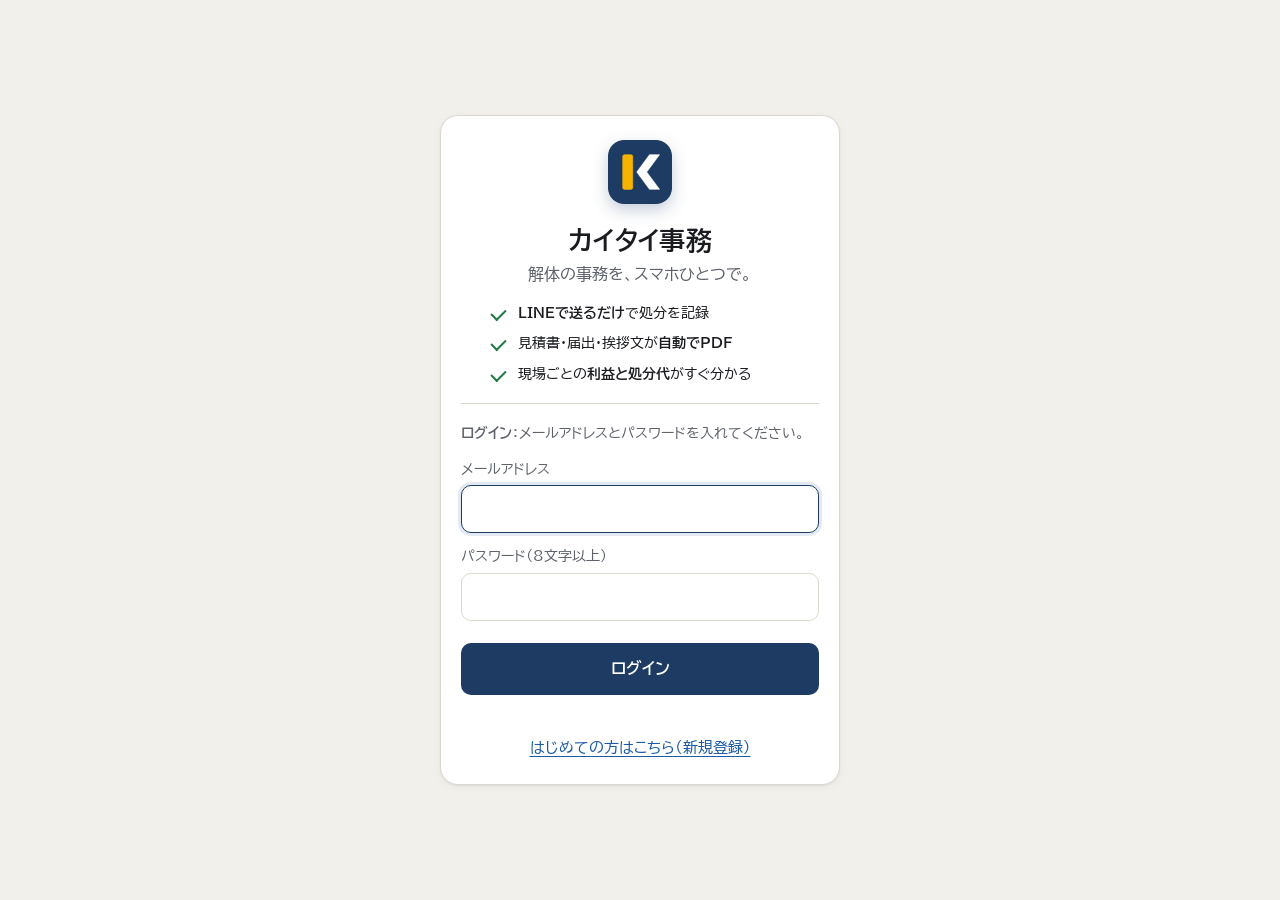
==== commit 13a5c456: "オープニング動画（ヤード・ロゴ）を追加：最初はオフ、設定でオンにした端末だけ1日1回流す Co-Authored-By: Claude Opus 5.5 <noreply@anthropic.com>" ====
--- a/index.html
+++ b/index.html
@@ -19,6 +19,15 @@
 <link rel="stylesheet" href="style.css">
 </head>
 <body>
+<!-- オープニング動画 -->
+<div id="intro" class="intro no-print" hidden>
+  <video data-src="intro/yard.mp4" class="wide" muted playsinline webkit-playsinline preload="auto"></video>
+  <video data-src="intro/logo.mp4" class="fit" muted playsinline webkit-playsinline preload="metadata"></video>
+  <button type="button" class="intro-tap" hidden aria-label="再生"><span></span></button>
+  <button type="button" class="intro-sound" aria-label="音を出す"><svg viewBox="0 0 24 24" fill="none" stroke="currentColor" stroke-width="2" stroke-linecap="round" stroke-linejoin="round" aria-hidden="true"><path d="M11 5 6 9H3v6h3l5 4z"/><path class="w" d="M15.5 8.5a5 5 0 0 1 0 7M18.5 5.5a9 9 0 0 1 0 13"/><path class="m" d="M16 9l6 6M22 9l-6 6"/></svg></button>
+  <button type="button" class="intro-skip">スキップ<span aria-hidden="true">›</span></button>
+</div>
+<script src="intro.js"></script>
 <header class="topbar no-print">
   <div class="brand">カイタイ事務 <span class="tag">試作版</span> <span id="syncStatus" class="sync" hidden></span></div>
   <div class="case-switch">
@@ -386,6 +395,11 @@
       </fieldset>
     </form>
     <fieldset>
+      <legend>オープニング動画</legend>
+      <label class="check"><input type="checkbox" id="introOn"> アプリを開いたときに動画を流す（1日1回）</label>
+      <button type="button" class="btn ghost" id="introPlay">今すぐ見る</button>
+    </fieldset>
+    <fieldset>
       <legend>スマホのホーム画面に置く（アプリのように使う）</legend>
       <ol class="steps">
         <li><b>iPhone</b>：Safariでこのページを開き、下の共有ボタン（□に↑）→「ホーム画面に追加」</li>
--- a/style.css
+++ b/style.css
@@ -579,3 +579,26 @@
 .points li { position: relative; padding-left: 28px; font-size: 14px; }
 .points li::before { content: ""; position: absolute; left: 4px; top: 4px; width: 7px; height: 12px; border-right: 2.5px solid var(--ok); border-bottom: 2.5px solid var(--ok); transform: rotate(45deg); }
 #homeOut { padding-bottom: 84px; }
+
+/* ===== オープニング動画 ===== */
+.intro { position: fixed; inset: 0; z-index: 200; background: #000; display: grid; place-items: center; overflow: hidden; transition: opacity .45s ease; }
+.intro.out { opacity: 0; pointer-events: none; }
+html.intro-on, html.intro-on body { overflow: hidden; }
+.intro video { position: absolute; inset: 0; width: 100%; height: 100%; object-fit: cover; opacity: 0; transition: opacity .5s ease; background: #000; }
+.intro video.fit { object-fit: contain; }
+@media (max-aspect-ratio: 3/4) { .intro video.fit { object-fit: cover; } }
+.intro video.on { opacity: 1; }
+.intro-skip, .intro-sound { position: absolute; z-index: 2; bottom: calc(24px + env(safe-area-inset-bottom, 0px)); border: 1px solid rgba(255,255,255,.35); background: rgba(0,0,0,.38); color: #fff; font: inherit; cursor: pointer; -webkit-backdrop-filter: blur(8px); backdrop-filter: blur(8px); }
+.intro-skip { right: max(18px, env(safe-area-inset-right, 0px)); min-height: 46px; padding: 0 18px 0 20px; border-radius: 999px; font-size: 15px; font-weight: 700; letter-spacing: .08em; display: flex; align-items: center; gap: 8px; }
+.intro-skip span { font-size: 20px; line-height: 1; }
+.intro-sound { left: max(18px, env(safe-area-inset-left, 0px)); width: 46px; height: 46px; border-radius: 50%; display: grid; place-items: center; }
+.intro-sound svg { width: 22px; height: 22px; }
+.intro-sound .w { display: none; } .intro-sound.on .w { display: inline; } .intro-sound.on .m { display: none; }
+.intro-tap { position: absolute; z-index: 2; width: 84px; height: 84px; border-radius: 50%; border: 2px solid rgba(255,255,255,.8); background: rgba(0,0,0,.35); cursor: pointer; display: grid; place-items: center; }
+.intro-tap span { width: 0; height: 0; border-left: 26px solid #fff; border-top: 16px solid transparent; border-bottom: 16px solid transparent; margin-left: 6px; }
+.intro-tap[hidden] { display: none !important; }
+/* 横長の動画は全体を見せ、後ろをぼかした同じ景色で埋める */
+.intro::before { content: ""; position: absolute; inset: -40px; background: url(intro/yard.jpg) center / cover; filter: blur(28px) brightness(.55) saturate(1.1); transform: scale(1.1); opacity: 0; transition: opacity .5s ease; }
+.intro.bg::before { opacity: 1; }
+.intro video.wide { object-fit: contain; background: transparent; }
+@media (min-aspect-ratio: 4/3) { .intro video.wide { object-fit: cover; } }
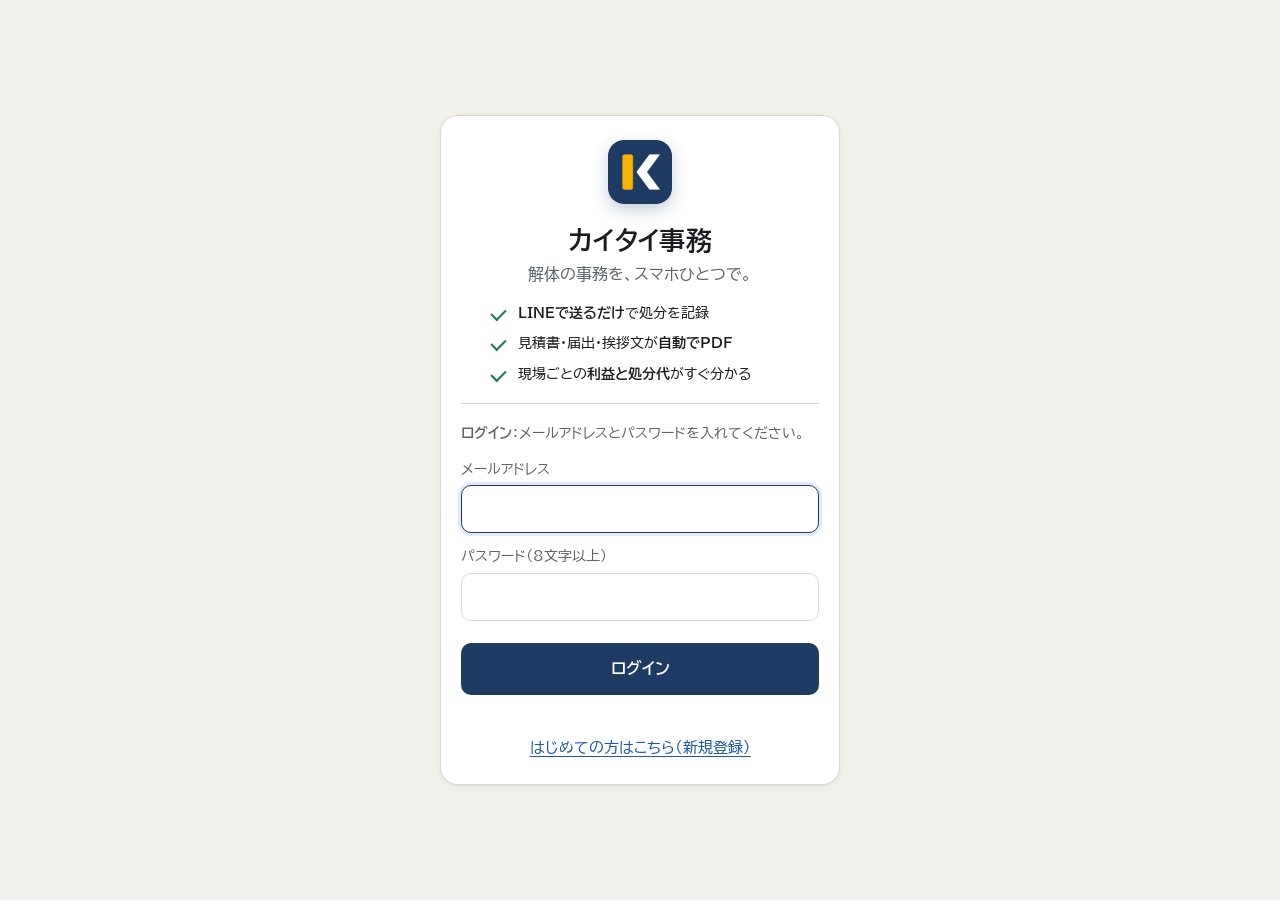
==== commit 78daf1aa: "現場ごとの管理を作り直し：まとめ画面・やることのチェック・情報は区切りごとに入力 - 現場を開くと「まとめ」：状態（これから／工事中／完了）、工期の進み、よく使うボタン、   やること（届出・挨拶など" ====
--- a/index.html
+++ b/index.html
@@ -44,6 +44,7 @@
 <nav class="tabs no-print" id="tabs">
   <button data-tab="home">ホーム</button>
   <button data-tab="linelog">LINEの記録</button>
+  <button data-tab="summary">まとめ</button>
   <button data-tab="input" class="active">① 案件入力</button>
   <button data-tab="schedule">② 期限・チェック</button>
   <button data-tab="estimate">③ 見積書</button>
@@ -113,6 +114,28 @@
     <div class="done-btns"><button type="button" class="btn go big" id="recAgain">続けて記録する</button><button type="button" class="btn ghost big" data-close>閉じる</button></div>
   </div>
 </div>
+<!-- 経費をつける -->
+<div id="expSheet" class="sheet-back" hidden>
+  <div class="sheet" role="dialog" aria-label="経費をつける">
+    <div class="sheet-head"><div class="sheet-title">経費をつける</div><button type="button" class="x" data-close aria-label="閉じる"></button></div>
+    <form id="expenseForm" class="expform2" novalidate>
+      <div class="field"><div class="flabel"><i>1</i>なにに使った？</div><select id="expCat"></select></div>
+      <div class="field"><div class="flabel"><i>2</i>いくら？</div>
+        <div class="qty-row yen"><span class="yen-mark">¥</span><input id="expAmount" class="qty-in" type="number" min="0" inputmode="numeric" placeholder="0" aria-label="金額"></div></div>
+      <div class="field"><div class="flabel"><i>3</i>いつ？</div><div class="choice" id="expDay"><button type="button" class="cbtn on" data-d="0">今日</button><button type="button" class="cbtn" data-d="-1">昨日</button><label class="cbtn date">日付を選ぶ<input id="expDate" type="date"></label></div></div>
+      <div class="field"><div class="flabel"><i>4</i>メモ（なくてもOK）</div><input id="expMemo" placeholder="例 養生シート5枚、首都高 往復"></div>
+      <button class="btn go big" type="submit" id="expSubmit">記録する</button>
+    </form>
+  </div>
+</div>
+<!-- 現場の情報を直す（区切りごと） -->
+<div id="infoSheet" class="sheet-back" hidden>
+  <div class="sheet info-sheet" role="dialog" aria-label="現場の情報">
+    <div class="sheet-head"><div><div class="sheet-step" id="infoStep"></div><div class="sheet-title" id="infoTitle"></div></div><button type="button" class="x" data-close aria-label="閉じる"></button></div>
+    <div id="infoBody"></div>
+    <div class="sheet-foot info-foot"><button type="button" class="btn ghost" id="infoPrev">‹ 前へ</button><button type="button" class="btn go" id="infoNext">次へ ›</button></div>
+  </div>
+</div>
 <!-- 新しい現場（最低限だけ） -->
 <div id="caseSheet" class="sheet-back" hidden>
   <form id="caseQuick" class="sheet" role="dialog" aria-label="新しい現場" novalidate>
@@ -133,13 +156,13 @@
   <section id="tab-input" class="tab active no-print">
     <p class="hint">ここに入力するだけで、ほかのタブの書類が全部自動で作られます（入力内容はこの端末のブラウザに自動保存）。</p>
     <form id="caseForm" class="grid">
-      <fieldset>
+      <fieldset data-part="client">
         <legend>施主（発注者）</legend>
         <label>氏名・社名<input name="clientName" placeholder="山田 太郎"></label>
         <label>住所<input name="clientAddress" placeholder="東京都〇〇区〇〇1-2-3"></label>
-        <label>電話<input name="clientTel" placeholder="090-0000-0000"></label>
-      </fieldset>
-      <fieldset>
+        <label>電話<input name="clientTel" type="tel" inputmode="tel" placeholder="090-0000-0000"></label>
+      </fieldset>
+      <fieldset data-part="building">
         <legend>解体する建物</legend>
         <label>工事場所（所在地）<input name="siteAddress" placeholder="東京都〇〇区〇〇4-5-6"></label>
         <label>構造
@@ -149,21 +172,21 @@
             <option value="rc">RC造（鉄筋コンクリート）</option>
           </select>
         </label>
-        <label>階数<input name="floors" type="number" min="1" value="2"></label>
-        <label>延床面積（㎡）<input name="floorArea" type="number" min="0" step="0.01" placeholder="99.17"></label>
+        <label>階数<input name="floors" type="number" inputmode="decimal" min="1" value="2"></label>
+        <label>延床面積（㎡）<input name="floorArea" type="number" inputmode="decimal" min="0" step="0.01" placeholder="99.17"></label>
         <label>用途<input name="use" value="専用住宅"></label>
-        <label>築年（任意）<input name="builtYear" placeholder="1985"></label>
-      </fieldset>
-      <fieldset>
+        <label>築年（任意）<input name="builtYear" inputmode="numeric" placeholder="1985"></label>
+      </fieldset>
+      <fieldset data-part="site">
         <legend>現場条件</legend>
-        <label class="check"><input type="checkbox" name="noHeavy"> 重機が入れない（手壊し中心）</label>
-        <label class="check"><input type="checkbox" name="narrowRoad"> 前面道路が狭い（小型車で搬出）</label>
-        <label>残置物（㎥）<input name="debrisM3" type="number" min="0" step="0.5" value="0"></label>
-        <label>ブロック塀（m）<input name="blockM" type="number" min="0" step="0.5" value="0"></label>
-        <label>土間コンクリート（㎡）<input name="concreteM2" type="number" min="0" step="0.5" value="0"></label>
-        <label>庭木（本）<input name="trees" type="number" min="0" value="0"></label>
-      </fieldset>
-      <fieldset>
+        <label class="check toggle"><input type="checkbox" name="noHeavy"><span>重機が入れない<small>手壊しが中心になる</small></span></label>
+        <label class="check toggle"><input type="checkbox" name="narrowRoad"><span>前面道路が狭い<small>小型車で搬出・道路使用許可が必要なことも</small></span></label>
+        <label>残置物（㎥）<input name="debrisM3" type="number" inputmode="decimal" min="0" step="0.5" value="0"></label>
+        <label>ブロック塀（m）<input name="blockM" type="number" inputmode="decimal" min="0" step="0.5" value="0"></label>
+        <label>土間コンクリート（㎡）<input name="concreteM2" type="number" inputmode="decimal" min="0" step="0.5" value="0"></label>
+        <label>庭木（本）<input name="trees" type="number" inputmode="decimal" min="0" value="0"></label>
+      </fieldset>
+      <fieldset data-part="asbestos">
         <legend>アスベスト</legend>
         <label>事前調査の結果
           <select name="asbestos">
@@ -173,24 +196,24 @@
             <option value="unknown">未調査</option>
           </select>
         </label>
-        <label>除去する面積（㎡）<input name="asbestosM2" type="number" min="0" step="0.5" value="0"></label>
-      </fieldset>
-      <fieldset>
+        <label>除去する面積（㎡）<input name="asbestosM2" type="number" inputmode="decimal" min="0" step="0.5" value="0"></label>
+      </fieldset>
+      <fieldset data-part="period">
         <legend>工期</legend>
         <label>着工予定日<input name="startDate" type="date"></label>
         <label>完了予定日<input name="endDate" type="date"></label>
-        <label>作業日数（空欄なら自動計算）<input name="workDays" type="number" min="1" placeholder="自動"></label>
+        <label>作業日数（空欄なら自動計算）<input name="workDays" type="number" inputmode="decimal" min="1" placeholder="自動"></label>
         <label>見積番号<input name="estimateNo" placeholder="自動"></label>
       </fieldset>
-      <fieldset>
+      <fieldset data-part="waste">
         <legend>廃棄物の量の見込み（届出用・トン）</legend>
-        <label>コンクリート塊<input name="wConcrete" type="number" min="0" step="0.1" value="0"></label>
-        <label>木材<input name="wWood" type="number" min="0" step="0.1" value="0"></label>
-        <label>アスファルト・コンクリート塊<input name="wAsphalt" type="number" min="0" step="0.1" value="0"></label>
-        <label>混合廃棄物（届出対象外・原価計算用）<input name="wMixed" type="number" min="0" step="0.1" value="0"></label>
+        <label>コンクリート塊<input name="wConcrete" type="number" inputmode="decimal" min="0" step="0.1" value="0"></label>
+        <label>木材<input name="wWood" type="number" inputmode="decimal" min="0" step="0.1" value="0"></label>
+        <label>アスファルト・コンクリート塊<input name="wAsphalt" type="number" inputmode="decimal" min="0" step="0.1" value="0"></label>
+        <label>混合廃棄物（届出対象外・原価計算用）<input name="wMixed" type="number" inputmode="decimal" min="0" step="0.1" value="0"></label>
         <button type="button" id="autoWaste" class="btn ghost">目安を自動入力</button>
       </fieldset>
-      <fieldset class="wide">
+      <fieldset data-part="notes" class="wide">
         <legend>メモ（見積書の備考に表示）</legend>
         <textarea name="notes" rows="3" placeholder="例：地中埋設物が出た場合は別途お見積りとなります。"></textarea>
       </fieldset>
@@ -206,6 +229,7 @@
   <!-- 書類系 -->
   <section id="tab-estimate" class="tab doc-tab"><div class="toolbar no-print"><button class="btn pdf" data-doc="見積書">PDFで保存・送る</button><button class="btn ghost print">印刷</button><span class="pdf-msg hint" role="status"></span></div><div class="paper" id="estimateOut"></div></section>
   <section id="tab-home" class="tab no-print"><div id="homeOut"></div></section>
+  <section id="tab-summary" class="tab no-print"><div id="summaryOut"></div></section>
   <section id="tab-linelog" class="tab no-print"><div id="lineLogOut"></div></section>
   <section id="tab-profit" class="tab no-print"><div id="profitOut"></div></section>
   <section id="tab-process" class="tab doc-tab"><div class="toolbar no-print"><button class="btn pdf" data-doc="工程表">PDFで保存・送る</button><button class="btn ghost print">印刷</button><span class="pdf-msg hint" role="status"></span><span class="warn">※ 建設リサイクル法の届出に添付する工程表や、施主への説明に使えます。</span></div><div class="paper" id="processOut"></div></section>
@@ -236,13 +260,7 @@
   <section id="tab-expense" class="tab no-print">
     <h2>この案件の経費</h2>
     <p class="hint">消耗品・高速代・燃料費などを、使ったその日に入れておきます。日付と項目は次の入力に引き継がれます。</p>
-    <form id="expenseForm" class="expform">
-      <label>日付<input id="expDate" type="date" required></label>
-      <label>項目<select id="expCat"></select></label>
-      <label>金額（円）<input id="expAmount" type="number" min="0" inputmode="numeric" required placeholder="例 3200"></label>
-      <label class="memo">メモ<input id="expMemo" placeholder="例 養生シート5枚、首都高 往復"></label>
-      <button class="btn" type="submit">＋ 経費を追加</button>
-    </form>
+    <button type="button" class="btn go big" id="expOpen">＋ 経費をつける</button>
     <div id="expenseList"></div>
     <div id="expenseMonthly"></div>
   </section>
--- a/style.css
+++ b/style.css
@@ -602,3 +602,101 @@
 .intro.bg::before { opacity: 1; }
 .intro video.wide { object-fit: contain; background: transparent; }
 @media (min-aspect-ratio: 4/3) { .intro video.wide { object-fit: cover; } }
+
+
+/* ===== 現場ごとの管理（まとめ・やること・情報の区切り） ===== */
+.htabs { display: flex; gap: 8px; margin: 18px 0 10px; }
+.htabs button { flex: 1; min-height: 44px; border: 1.5px solid var(--line); background: var(--panel); color: var(--ink); border-radius: 999px; font: inherit; font-size: 15px; font-weight: 700; cursor: pointer; }
+.htabs button em { font-style: normal; margin-left: 6px; opacity: .65; }
+.htabs button.on { background: var(--brand); border-color: var(--brand); color: var(--brand-ink); }
+.site-rows .row { align-items: flex-start; }
+.site-rows .dot { margin-top: 8px; }
+.site-rows .chev { margin-top: 10px; }
+.prog { display: flex; align-items: center; gap: 8px; font-size: 12px; color: var(--muted); margin-top: 4px; }
+.pbar { flex: 1; display: block; height: 8px; border-radius: 6px; background: var(--soft); overflow: hidden; }
+.pbar i { display: block; height: 100%; background: var(--brand); border-radius: 6px; }
+.pbar i.mid { background: var(--warn-line); } .pbar i.bad { background: var(--bad); }
+.pbar.big { height: 12px; margin: 10px 0 6px; }
+.rchips { display: flex; flex-wrap: wrap; gap: 6px; margin-top: 6px; }
+.rc { font-size: 12px; font-weight: 700; padding: 3px 9px; border-radius: 999px; background: var(--soft); color: var(--muted); }
+.rc.late { background: var(--bad-soft); color: var(--bad); } .rc.soon { background: var(--warn-soft); color: var(--warn); }
+
+.stat3 { display: grid; grid-template-columns: repeat(3, 1fr); gap: 6px; margin: 0 0 12px; }
+.stat3 button { min-height: 42px; border: 1.5px solid var(--line); background: var(--panel); color: var(--muted); border-radius: 12px; font: inherit; font-size: 14px; font-weight: 700; cursor: pointer; }
+.stat3 button.on.plan { background: var(--brand); border-color: var(--brand); color: #fff; }
+.stat3 button.on.live { background: var(--ok); border-color: var(--ok); color: #fff; }
+.stat3 button.on.done { background: #6b7079; border-color: #6b7079; color: #fff; }
+.pcard { cursor: pointer; }
+.pc-row { display: flex; justify-content: space-between; align-items: baseline; gap: 10px; }
+.pc-row b { font-size: 19px; }
+.lab { font-size: 13px; color: var(--muted); }
+.lnk { border: 0; background: none; color: var(--link); font: inherit; font-size: 13px; font-weight: 700; cursor: pointer; padding: 6px 0 6px 6px; white-space: nowrap; }
+.acts4 { display: grid; grid-template-columns: repeat(4, 1fr); gap: 8px; margin-bottom: 14px; }
+.acts4 > * { display: grid; justify-items: center; gap: 4px; padding: 12px 4px; min-height: 76px; border: 1px solid var(--line); background: var(--panel); color: var(--ink); border-radius: var(--radius); font: inherit; font-size: 12px; font-weight: 700; cursor: pointer; text-decoration: none; box-shadow: var(--shadow); }
+.acts4 > * b { width: 30px; height: 30px; border-radius: 50%; display: grid; place-items: center; background: var(--brand-soft); color: var(--brand); font-size: 15px; }
+.acts4 .go { background: var(--go); border-color: var(--go); color: var(--go-ink); }
+.acts4 .go b { background: rgba(255,255,255,.55); color: var(--go-ink); font-size: 20px; }
+.ct { display: flex; justify-content: space-between; align-items: baseline; font-size: 16px; font-weight: 700; margin: 0 0 8px; }
+.ct small { font-size: 12px; font-weight: 400; color: var(--muted); }
+.card.tap { cursor: pointer; }
+.card.tap:active { background: var(--soft); }
+.todo { list-style: none; margin: 0; padding: 0; }
+.todo li { display: flex; align-items: center; gap: 12px; padding: 10px 0; border-top: 1px solid var(--line); }
+.todo li:first-child { border-top: 0; }
+.cb { width: 30px; height: 30px; flex: none; border-radius: 9px; border: 2px solid #b5afa4; background: var(--panel); cursor: pointer; position: relative; }
+.cb.on { background: var(--ok); border-color: var(--ok); }
+.cb.on::after { content: ""; position: absolute; left: 9px; top: 3px; width: 7px; height: 14px; border: solid #fff; border-width: 0 3px 3px 0; transform: rotate(45deg); }
+.todo .t { flex: 1; min-width: 0; font-size: 15px; font-weight: 700; display: grid; gap: 2px; }
+.todo .t small { font-size: 12px; font-weight: 400; color: var(--muted); }
+.todo li.done .t { color: #9a958c; text-decoration: line-through; }
+.todo li.done .t small { text-decoration: none; }
+.bd { font-size: 11px; font-weight: 700; padding: 3px 9px; border-radius: 999px; background: var(--soft); color: var(--muted); white-space: nowrap; }
+.bd.late { background: var(--bad-soft); color: var(--bad); } .bd.soon { background: var(--warn-soft); color: var(--warn); }
+.m3 { display: grid; grid-template-columns: repeat(3, 1fr); gap: 6px; text-align: center; margin-bottom: 8px; }
+.m3 > div { background: var(--bg); border-radius: 10px; padding: 8px 4px; display: grid; gap: 2px; min-width: 0; }
+.m3 span { font-size: 11px; color: var(--muted); }
+.m3 b { font-size: 16px; font-variant-numeric: tabular-nums; overflow-wrap: anywhere; }
+.pos { color: var(--ok); }
+.big { font-size: 24px; font-weight: 700; font-variant-numeric: tabular-nums; }
+.quick-call { display: block; text-align: center; padding: 12px; margin: 0 0 10px; border-radius: 12px; background: var(--ok-soft); color: var(--ok); font-weight: 700; text-decoration: none; }
+.info-list { list-style: none; margin: 0; padding: 0; }
+.info-list li { border-top: 1px solid var(--line); }
+.info-list li:first-child { border-top: 0; }
+.info-list button { width: 100%; display: grid; grid-template-columns: 1fr auto; grid-template-rows: auto auto; column-gap: 10px; align-items: center; text-align: left; padding: 12px 0; border: 0; background: none; color: var(--ink); font: inherit; cursor: pointer; }
+.il-t { font-size: 15px; font-weight: 700; display: flex; gap: 8px; align-items: center; }
+.il-t em { font-style: normal; font-size: 11px; padding: 2px 8px; border-radius: 999px; background: var(--warn-soft); color: var(--warn); }
+.il-v { grid-column: 1; font-size: 13px; color: var(--muted); overflow: hidden; text-overflow: ellipsis; white-space: nowrap; }
+.info-list .chev { grid-column: 2; grid-row: 1 / span 2; }
+.hint.small { font-size: 12px; margin: 8px 0 0; }
+
+/* 情報を直すシート */
+.info-sheet { display: flex; flex-direction: column; }
+.sheet-step { font-size: 12px; color: var(--muted); margin: 0 4px; font-weight: 700; }
+#infoBody { overflow: auto; }
+#infoBody #caseForm { display: block; }
+#infoBody fieldset { border: 0; box-shadow: none; padding: 0; margin: 0; background: none; }
+#infoBody fieldset > legend { display: none; }
+#infoBody label { font-size: 14px; }
+.info-foot { display: grid; grid-template-columns: auto 1fr; gap: 8px; }
+.info-foot .btn { min-height: 52px; }
+label.toggle { display: flex; align-items: center; gap: 14px; padding: 14px; margin: 10px 0; border: 1.5px solid var(--line); border-radius: 14px; background: var(--panel); cursor: pointer; }
+label.toggle input { width: 26px; height: 26px; }
+label.toggle span { display: grid; gap: 2px; font-weight: 700; font-size: 16px; }
+label.toggle small { font-weight: 400; font-size: 12px; color: var(--muted); }
+label.toggle:has(input:checked) { border-color: var(--brand); background: var(--brand-soft); }
+#infoBody .choice.for-select { flex-direction: column; }
+#infoBody .choice.for-select .cbtn { justify-content: flex-start; }
+#caseForm select[name=structure] + .choice { flex-direction: row; }
+
+/* 経費のシート */
+.expform2 .qty-row.yen { align-items: center; }
+.yen-mark { font-size: 30px; font-weight: 700; color: var(--muted); }
+.expform2 .btn.big { margin-top: 18px; }
+#tab-expense #expOpen { margin-bottom: 14px; }
+
+/* お金：3つの数字は縦に並べる（桁が多くても折り返さない） */
+.m3 { grid-template-columns: 1fr; gap: 0; text-align: left; background: var(--bg); border-radius: 12px; padding: 4px 14px; }
+.m3 > div { display: flex; justify-content: space-between; align-items: baseline; background: none; border-radius: 0; padding: 9px 0; border-top: 1px solid var(--line); }
+.m3 > div:first-child { border-top: 0; }
+.m3 span { font-size: 13px; }
+.m3 b { font-size: 19px; }
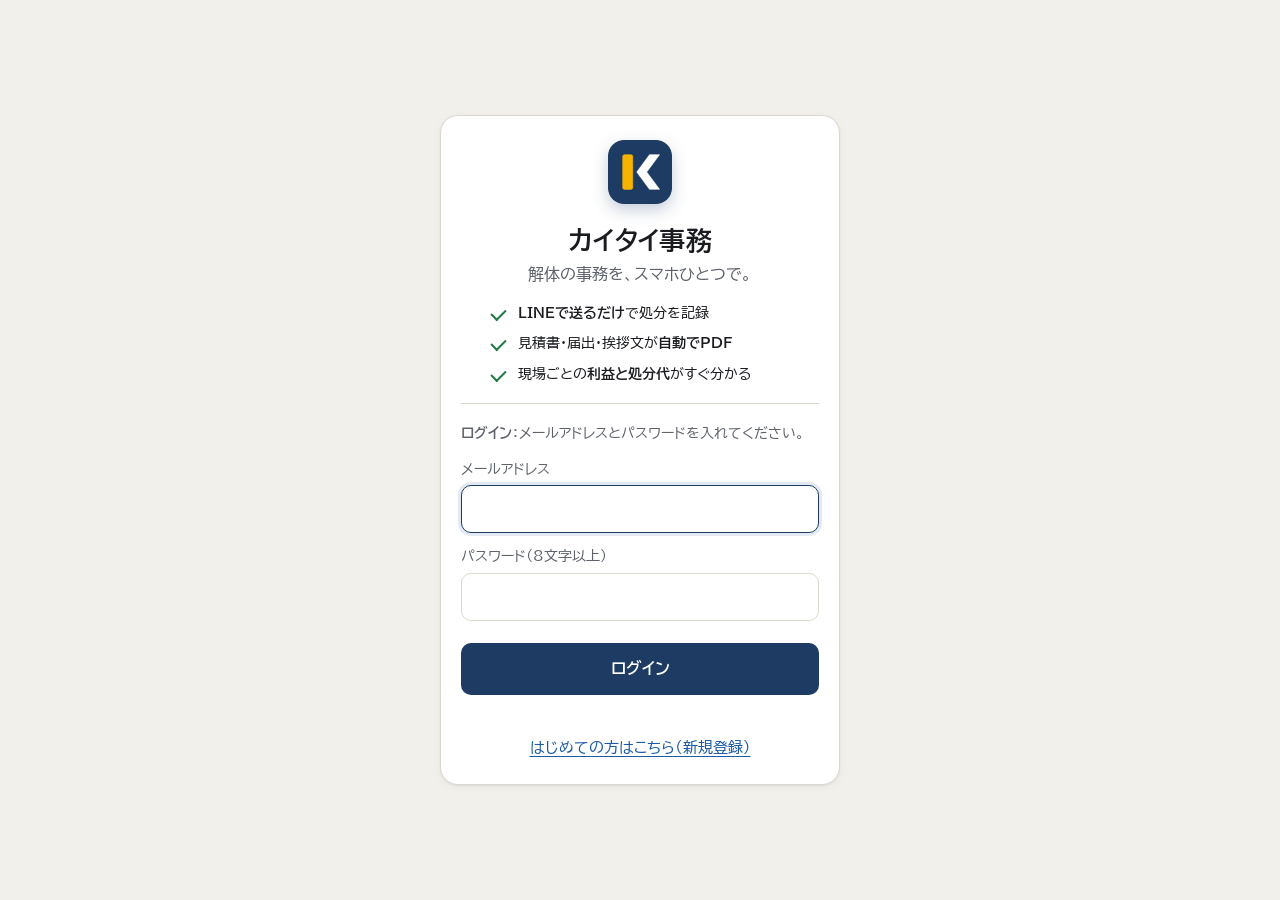
==== commit f3966947: "2人が同じ現場を同時に直しても両方の変更が残るように・電波がなくても使えるように - 送る前・受け取るときに、前回そろえた内容と比べて合わせる（記録・経費・リースは1件ずつ。同じ欄だけはあとから保存し" ====
--- a/index.html
+++ b/index.html
@@ -128,6 +128,13 @@
     </form>
   </div>
 </div>
+<!-- ゴミの種類と単価 -->
+<div id="typeSheet" class="sheet-back" hidden>
+  <div class="sheet" role="dialog" aria-label="ゴミの種類と単価">
+    <div class="sheet-head"><div class="sheet-title">ゴミの種類と単価</div><button type="button" class="x" data-close aria-label="閉じる"></button></div>
+    <div id="typeSheetBody"></div>
+  </div>
+</div>
 <!-- 現場の情報を直す（区切りごと） -->
 <div id="infoSheet" class="sheet-back" hidden>
   <div class="sheet info-sheet" role="dialog" aria-label="現場の情報">
@@ -236,7 +243,7 @@
   <section id="tab-manifest" class="tab no-print">
     <div id="dispTop"></div>
     <button type="button" class="btn go big" id="qwOpen">＋ 捨てた記録をつける</button>
-    <p class="sec-label">記録（新しい順）</p>
+    <div class="sec-row"><p class="sec-label">記録（新しい順）</p><button type="button" class="link small-link" id="typeOpen">ゴミの種類と単価 ›</button></div>
     <ul id="wasteLog" class="rows"></ul>
     <div id="manifestAlerts"></div>
     <details id="manifestDetail" class="card fold">
@@ -366,7 +373,6 @@
         <legend>マニフェスト</legend>
         <label>いつもの収集運搬業者<input name="defCarrier" placeholder="〇〇運輸（許可番号 〇〇〇）"></label>
         <label>いつもの処分業者<input name="defDisposer" placeholder="〇〇リサイクルセンター"></label>
-        <div class="always"><div class="always-title">いつも出るゴミ（どの案件にも最初から欄を表示）</div><div id="alwaysTypes"></div></div>
       </fieldset>
       <fieldset>
         <legend>リースの機械（よく借りるもの）</legend>
@@ -386,9 +392,8 @@
         <button type="button" class="btn ghost small" id="addPreset">＋ 機械を追加</button>
       </fieldset>
       <fieldset>
-        <legend>処分単価（ゴミの種類ごと）</legend>
-        <p class="hint">マニフェストの数量 × この単価で処分代を自動計算します。処分場ごとに違う場合は、マニフェスト1枚ごとに単価を変えられます。</p>
-        <div id="dispPrices" class="disp-grid"></div>
+        <legend>ゴミの種類と単価</legend>
+        <div id="typeHome"><div id="typeEditor"></div></div>
       </fieldset>
       <fieldset class="wide">
         <legend>処分場ごとの単価</legend>
@@ -438,5 +443,9 @@
 <script src="app.js"></script>
 <script src="cloud.js"></script>
 <script src="pdf.js"></script>
+<script>
+  // 電波がなくても開けるように（https のときだけ）
+  if ('serviceWorker' in navigator && location.protocol === 'https:') navigator.serviceWorker.register('sw.js').catch(() => {});
+</script>
 </body>
 </html>
--- a/style.css
+++ b/style.css
@@ -700,3 +700,64 @@
 .m3 > div:first-child { border-top: 0; }
 .m3 span { font-size: 13px; }
 .m3 b { font-size: 19px; }
+
+
+/* ===== ゴミの種類と単価 ===== */
+.sec-row { display: flex; justify-content: space-between; align-items: baseline; }
+.small-link { font-size: 13px; font-weight: 700; text-decoration: none; padding: 8px 4px; }
+.tlist { list-style: none; margin: 0 0 14px; padding: 0; background: var(--panel); border: 1px solid var(--line); border-radius: 14px; overflow: hidden; }
+.trow { padding: 12px 14px; border-top: 1px solid var(--line); display: grid; gap: 6px; }
+.trow:first-child { border-top: 0; }
+.tr-top { display: flex; align-items: center; gap: 12px; }
+.tr-on { margin: 0; display: flex; }
+.tr-on input { width: 26px; height: 26px; }
+.tr-auto { font-size: 11px; font-weight: 700; color: var(--muted); background: var(--soft); border-radius: 6px; padding: 4px 6px; }
+.tr-name { flex: 1; font-size: 16px; font-weight: 700; min-width: 0; }
+input.tr-name { min-height: 42px; margin: 0; padding: 6px 10px; }
+.tr-del { width: 40px; height: 40px; border: 1.5px solid var(--line); border-radius: 10px; background: var(--panel); color: var(--bad); font-size: 20px; cursor: pointer; flex: none; }
+.tr-bot { display: flex; align-items: center; justify-content: space-between; gap: 10px; padding-left: 38px; }
+.tr-bot .legal { font-size: 11px; flex: 1; min-width: 0; }
+.tr-price { display: flex; align-items: center; gap: 4px; margin: 0; color: var(--muted); font-size: 14px; flex: none; }
+.tr-price input { width: 120px; min-height: 42px; margin: 0; text-align: right; font-weight: 700; color: var(--ink); }
+.tr-alias { padding-left: 38px; margin: 0; font-size: 12px; }
+.tr-alias input { min-height: 40px; font-size: 14px; }
+.tadd { display: grid; gap: 2px; }
+.tadd-btns { display: grid; grid-template-columns: 1fr auto; gap: 8px; margin-top: 8px; }
+#typeSheetBody { overflow: auto; }
+
+/* 単価の単位（円/t・円/kg・円/㎥） */
+.tr-price select { width: auto; min-height: 42px; margin: 0; padding: 6px 30px 6px 10px; font-weight: 700; }
+.tr-price input { width: 104px; }
+.qty-unit { display: flex; gap: 6px; margin-top: 5px; }
+.qty-unit input { flex: 1; min-width: 0; margin: 0; }
+.qty-unit select { width: auto; flex: none; margin: 0; padding-right: 30px; font-weight: 700; }
+.unit.one { grid-template-rows: 1fr; }
+.unit-note { margin-left: auto; font-size: 12px; font-weight: 400; color: var(--muted); }
+
+/* ===== リース：現場ごと ===== */
+.lease-mini { list-style: none; margin: 0 0 6px; padding: 0; }
+.lease-mini li { display: grid; grid-template-columns: 1fr auto auto; gap: 10px; align-items: center; padding: 9px 0; border-top: 1px solid var(--line); }
+.lease-mini li:first-child { border-top: 0; }
+.lm-n { font-weight: 700; font-size: 15px; display: grid; gap: 2px; min-width: 0; }
+.lm-n small { font-weight: 400; font-size: 12px; color: var(--muted); }
+.lease-mini b { font-variant-numeric: tabular-nums; }
+.bd.ok { background: var(--ok-soft); color: var(--ok); }
+.lm-total { border-top: 2px solid var(--line); padding-top: 8px; }
+.lm-add { margin-top: 10px; min-height: 46px; }
+.moves { background: var(--panel); border: 1px solid var(--line); border-radius: 12px; padding: 10px 12px; margin: 8px 0; }
+.mv-title { font-weight: 700; font-size: 14px; display: flex; justify-content: space-between; gap: 8px; flex-wrap: wrap; }
+.mv-title small { font-weight: 400; font-size: 12px; color: var(--muted); }
+.mv-list { list-style: none; margin: 6px 0 0; padding: 0; }
+.mv-list li { display: flex; align-items: center; gap: 10px; padding: 5px 0; font-size: 14px; }
+.mv-site { font-weight: 700; }
+.mv-site.me { color: var(--brand); }
+.mv-when { color: var(--muted); flex: 1; }
+.mv-del { width: 32px; height: 32px; border: 1px solid var(--line); border-radius: 8px; background: var(--panel); color: var(--bad); cursor: pointer; }
+.mv-split { display: flex; flex-wrap: wrap; gap: 6px; margin-top: 6px; }
+.mv-split span { font-size: 12px; font-weight: 700; padding: 4px 10px; border-radius: 999px; background: var(--brand-soft); color: var(--brand); }
+.mv-add { margin-top: 8px; }
+.mv-add summary { cursor: pointer; color: var(--link); font-weight: 700; font-size: 14px; padding: 6px 0; }
+.mv-row { display: grid; grid-template-columns: 1fr 1fr; gap: 0 10px; align-items: end; }
+.mv-row .btn { grid-column: 1 / -1; margin-top: 4px; }
+.in-title { font-size: 16px; margin: 18px 0 8px; }
+.mcard.incoming { border-style: dashed; }
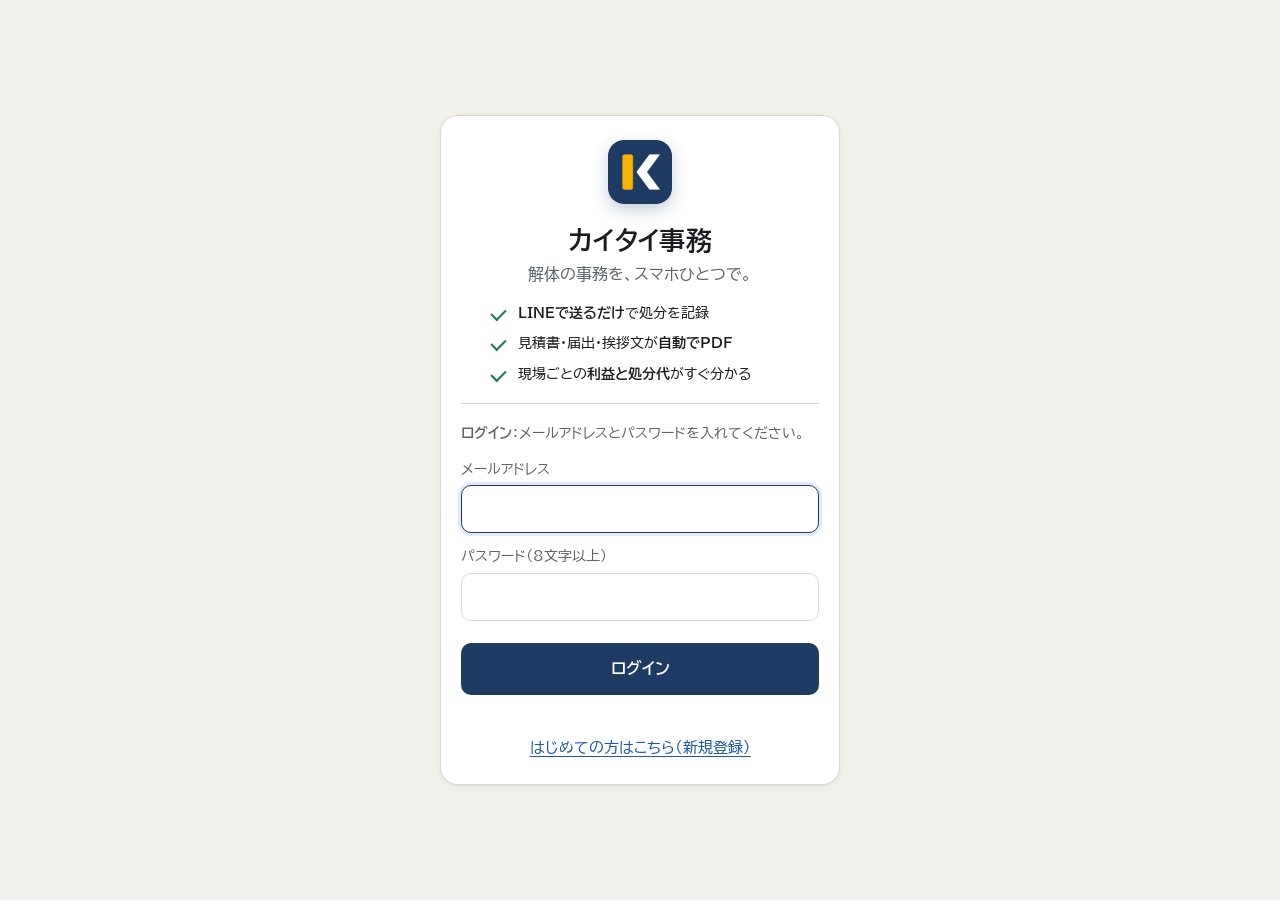
==== commit 6b4541e0: "毎日の自動バックアップと、消した現場を30日間戻せるゴミ箱・リースの見込みの不具合を直す - 毎日3時（日本時間）に会社ごとのデータをバックアップ（30日分）。設定から「書き出す」「この日に戻す」 -" ====
--- a/index.html
+++ b/index.html
@@ -422,6 +422,11 @@
       <label class="check"><input type="checkbox" id="introOn"> アプリを開いたときに動画を流す（1日1回）</label>
       <button type="button" class="btn ghost" id="introPlay">今すぐ見る</button>
     </fieldset>
+    <fieldset id="trashFs">
+      <legend>消した現場・バックアップ</legend>
+      <div id="trashBox"></div>
+      <div id="backupBox"></div>
+    </fieldset>
     <fieldset>
       <legend>スマホのホーム画面に置く（アプリのように使う）</legend>
       <ol class="steps">
--- a/style.css
+++ b/style.css
@@ -761,3 +761,8 @@
 .mv-row .btn { grid-column: 1 / -1; margin-top: 4px; }
 .in-title { font-size: 16px; margin: 18px 0 8px; }
 .mcard.incoming { border-style: dashed; }
+
+/* 消した現場・バックアップ */
+#trashBox .tr-top .btn, #backupBox .tr-top .btn { flex: none; }
+.danger-t { color: var(--bad); }
+#backupBox .tr-top { flex-wrap: wrap; }
